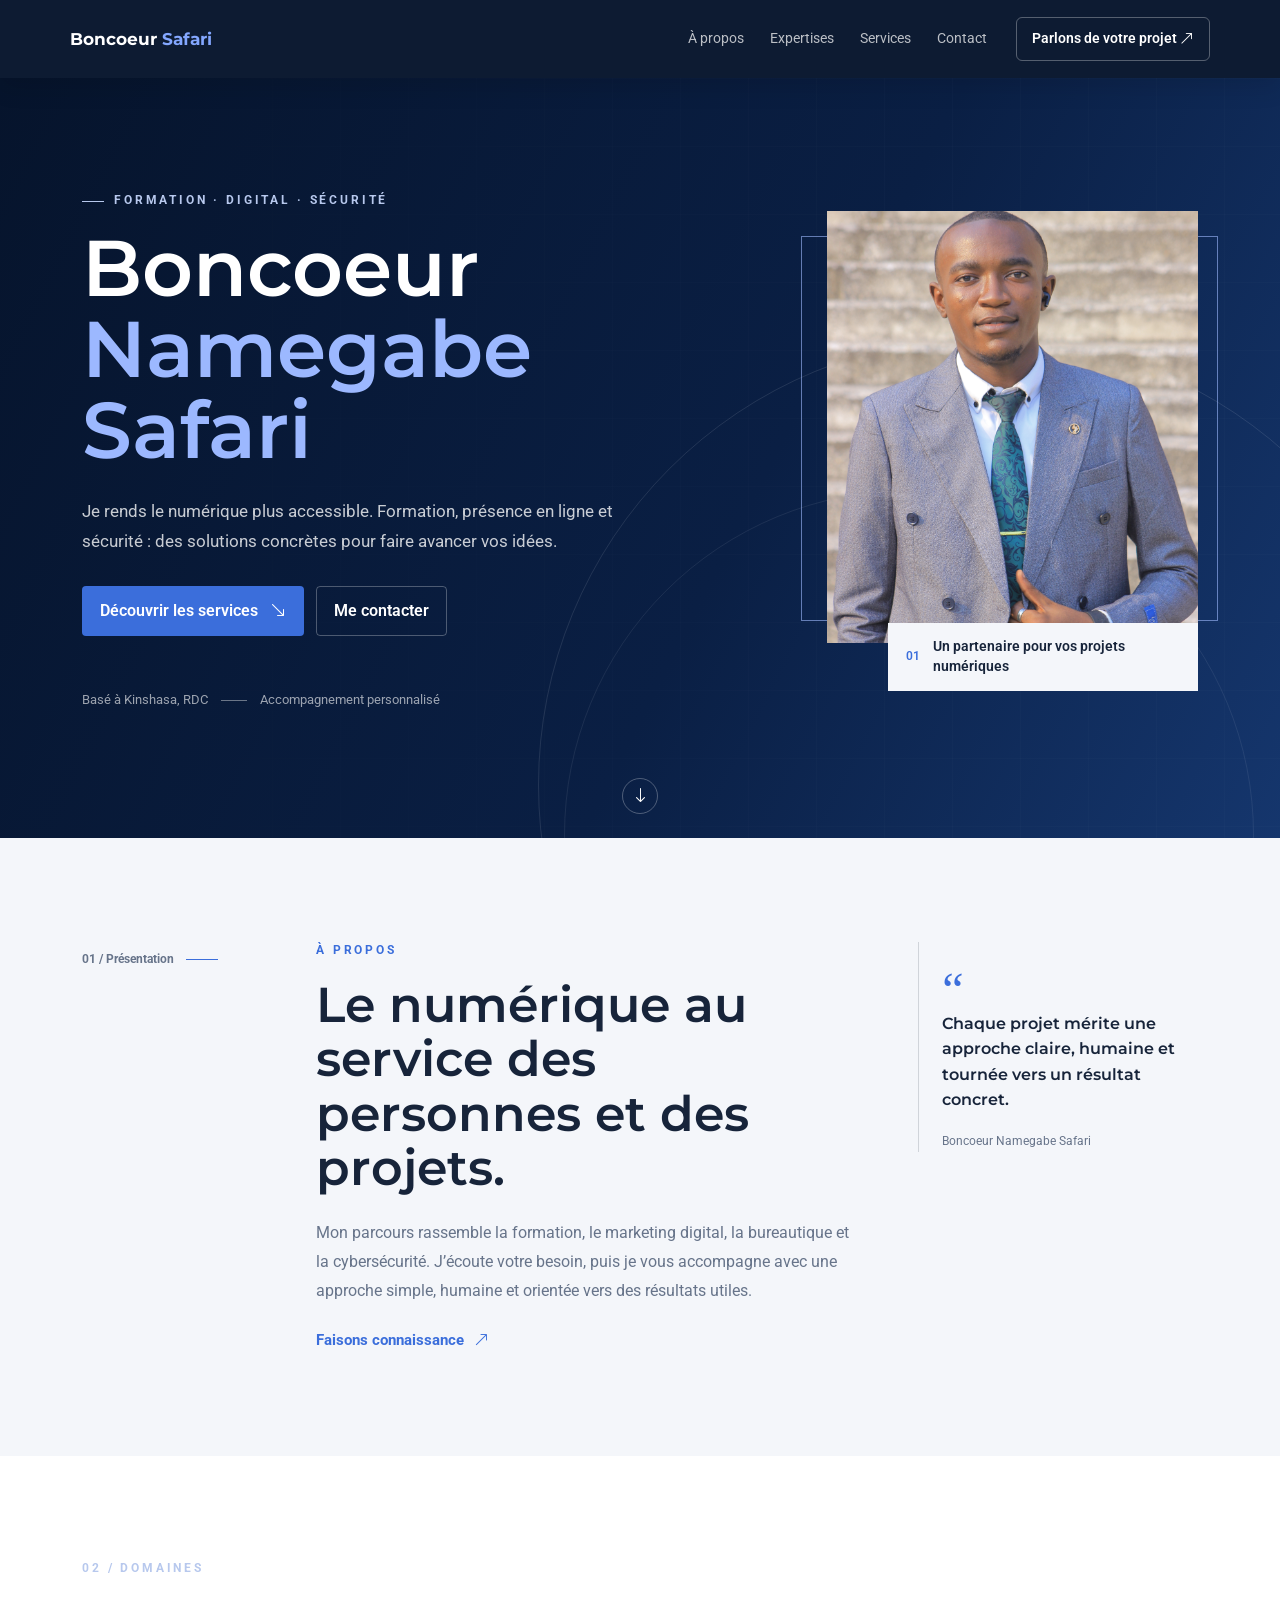
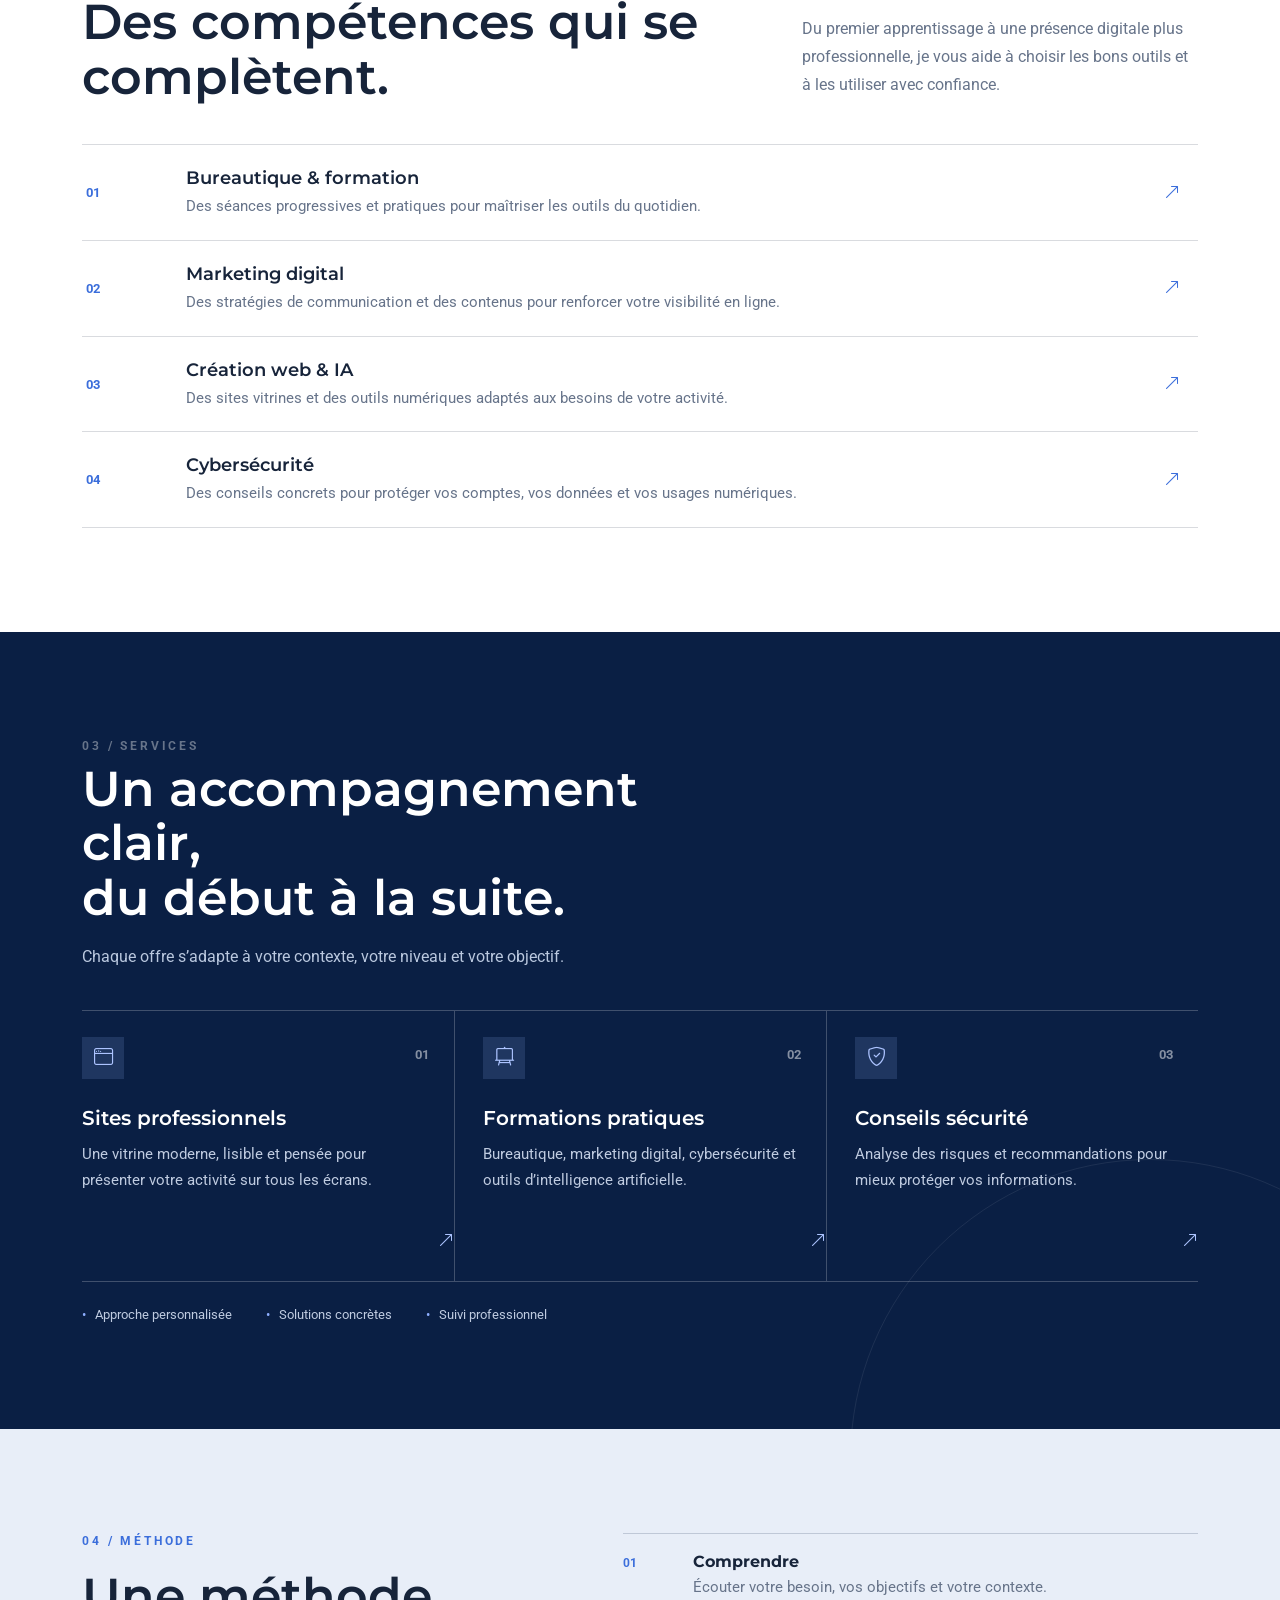
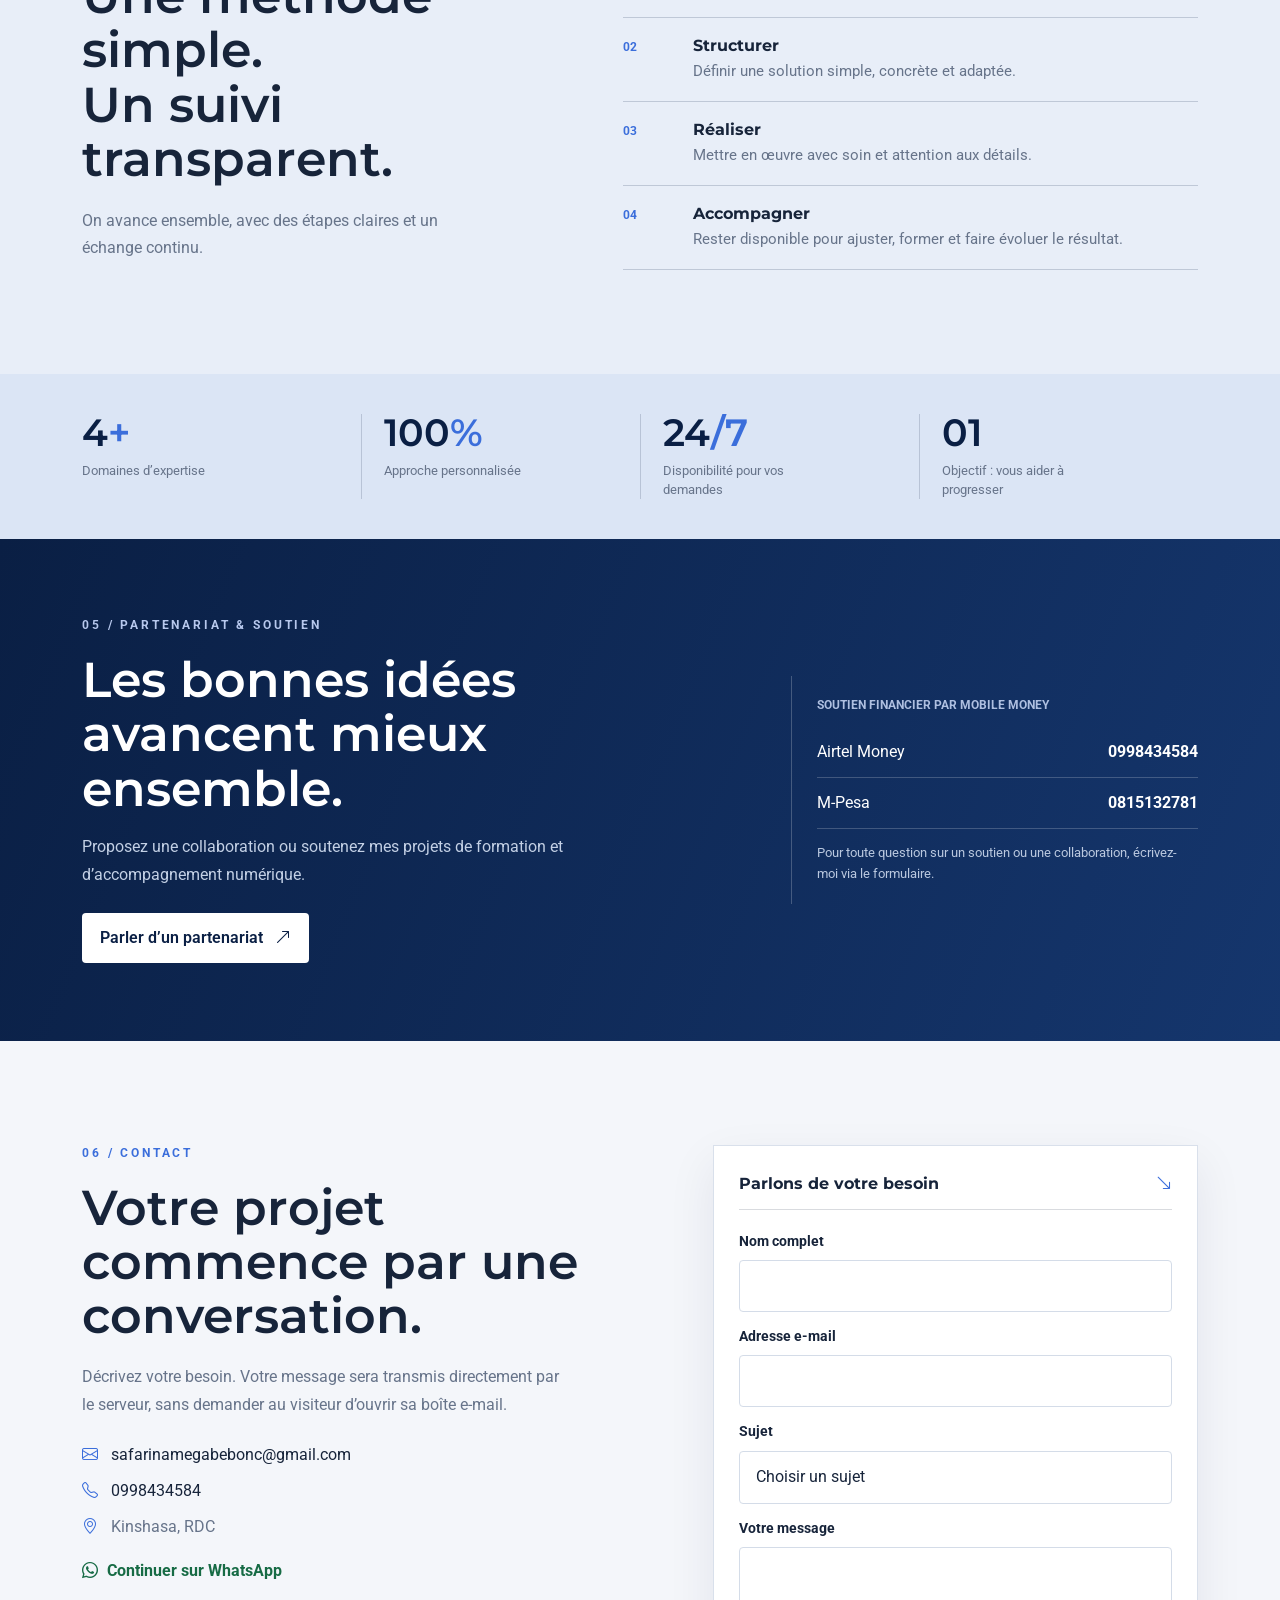
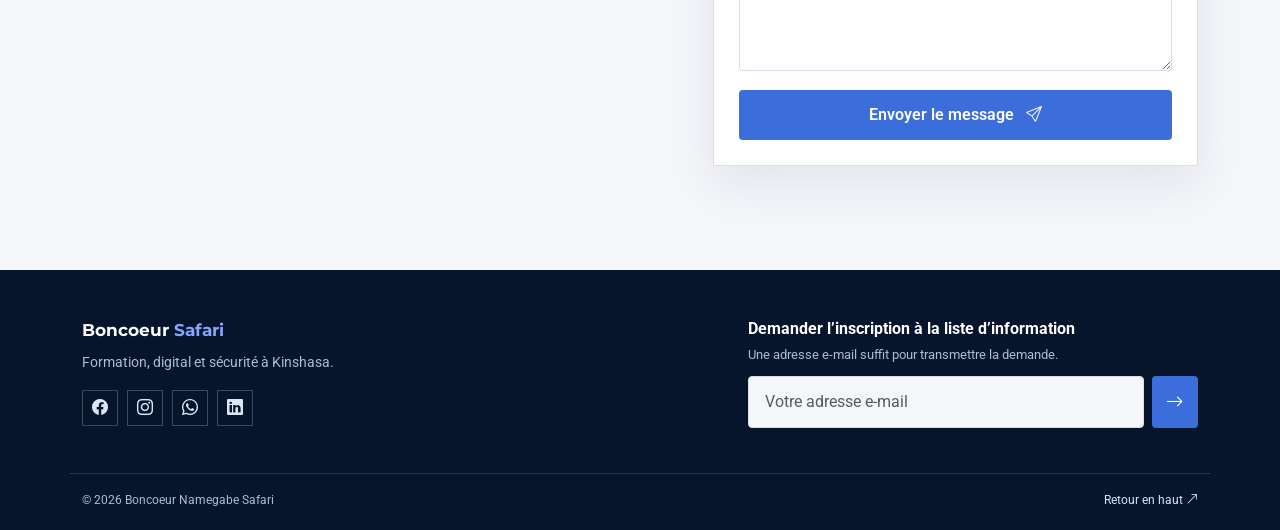
==== index.html @ d7b95f74 "Modify index.html meta tags and title Updated title and added author and robots meta tags. Changed c" ====
<!DOCTYPE html>
<html lang="fr">
<head>
  <meta charset="UTF-8" />
  <meta name="viewport" content="width=device-width, initial-scale=1.0" />
  <meta name="theme-color" content="#0a1f44" />
  <meta name="description" content="Boncoeur Namegabe Safari accompagne vos projets en formation digitale, bureautique, marketing, création web et cybersécurité à Kinshasa." />
  <title>Boncoeur Namegabe Safari | Formation, Digital & Cybersécurité à Kinshasa</title>
  <meta name="author" content="Boncoeur Namegabe Safari" />
  <meta name="robots" content="index, follow" />
  <link rel="canonical" href="https://boncoeurnamegabe-portfolio.vercel.app/" />
  <link rel="preconnect" href="https://fonts.googleapis.com" />
  <link rel="preconnect" href="https://fonts.gstatic.com" crossorigin />
  <link href="https://fonts.googleapis.com/css2?family=Montserrat:wght@400;500;600;700&family=Roboto:wght@400;500;700&display=swap" rel="stylesheet" />
  <link href="https://cdn.jsdelivr.net/npm/bootstrap@5.3.2/dist/css/bootstrap.min.css" rel="stylesheet" />
  <link href="https://cdn.jsdelivr.net/npm/bootstrap-icons@1.10.5/font/bootstrap-icons.css" rel="stylesheet" />
  <link rel="stylesheet" href="style.css" />
</head>
<body>
  <header class="site-header">
    <nav class="navbar navbar-expand-lg navbar-dark container" aria-label="Navigation principale">
      <a class="navbar-brand" href="#accueil">Boncoeur <span>Safari</span></a>
      <button class="navbar-toggler" type="button" data-bs-toggle="collapse" data-bs-target="#siteNavigation" aria-controls="siteNavigation" aria-expanded="false" aria-label="Ouvrir le menu">
        <span class="navbar-toggler-icon"></span>
      </button>
      <div class="collapse navbar-collapse" id="siteNavigation">
        <ul class="navbar-nav ms-auto align-items-lg-center">
          <li class="nav-item"><a class="nav-link" href="#parcours">À propos</a></li>
          <li class="nav-item"><a class="nav-link" href="#expertises">Expertises</a></li>
          <li class="nav-item"><a class="nav-link" href="#offres">Services</a></li>
          <li class="nav-item"><a class="nav-link" href="#contact">Contact</a></li>
          <li class="nav-item ms-lg-3"><a class="btn btn-nav" href="#contact">Parlons de votre projet <i class="bi bi-arrow-up-right" aria-hidden="true"></i></a></li>
        </ul>
      </div>
    </nav>
  </header>

  <main>
    <section class="hero" id="accueil">
      <div class="hero-grid" aria-hidden="true"></div>
      <div class="container hero-content">
        <div class="hero-copy">
          <p class="eyebrow"><span></span> Formation · Digital · Sécurité</p>
          <h1>Boncoeur<br /><em>Namegabe Safari</em></h1>
          <p class="hero-intro">Je rends le numérique plus accessible. Formation, présence en ligne et sécurité : des solutions concrètes pour faire avancer vos idées.</p>
          <div class="hero-actions">
            <a class="button button-blue" href="#offres">Découvrir les services <i class="bi bi-arrow-down-right" aria-hidden="true"></i></a>
            <a class="button button-quiet" href="#contact">Me contacter</a>
          </div>
          <div class="hero-meta"><span>Basé à Kinshasa, RDC</span><span class="meta-line"></span><span>Accompagnement personnalisé</span></div>
        </div>
        <figure class="hero-portrait">
          <img src="IMG_1755 (1)@-2041174286.JPG.jpg" alt="Boncoeur Namegabe Safari" />
          <figcaption><span>01</span> Un partenaire pour vos projets numériques</figcaption>
        </figure>
        <a class="hero-scroll" href="#parcours" aria-label="Défiler vers la présentation"><i class="bi bi-arrow-down" aria-hidden="true"></i></a>
      </div>
    </section>

    <section class="section section-paper" id="parcours">
      <div class="container about-layout">
        <div class="section-kicker"><span>01 / Présentation</span><span class="kicker-rule"></span></div>
        <div class="about-copy">
          <p class="eyebrow eyebrow-blue">À propos</p>
          <h2>Le numérique au service des personnes et des projets.</h2>
          <p>Mon parcours rassemble la formation, le marketing digital, la bureautique et la cybersécurité. J’écoute votre besoin, puis je vous accompagne avec une approche simple, humaine et orientée vers des résultats utiles.</p>
          <a class="text-link" href="#contact">Faisons connaissance <i class="bi bi-arrow-up-right" aria-hidden="true"></i></a>
        </div>
        <div class="about-note"><span class="note-mark">“</span><p>Chaque projet mérite une approche claire, humaine et tournée vers un résultat concret.</p><span class="note-credit">Boncoeur Namegabe Safari</span></div>
      </div>
    </section>

    <section class="section expertise-section" id="expertises">
      <div class="container">
        <div class="section-heading split-heading">
          <div><p class="eyebrow">02 / Domaines</p><h2>Des compétences qui se complètent.</h2></div>
          <p>Du premier apprentissage à une présence digitale plus professionnelle, je vous aide à choisir les bons outils et à les utiliser avec confiance.</p>
        </div>
        <div class="expertise-list">
          <article class="expertise-row"><span class="expertise-number">01</span><div><h3>Bureautique & formation</h3><p>Des séances progressives et pratiques pour maîtriser les outils du quotidien.</p></div><i class="bi bi-arrow-up-right" aria-hidden="true"></i></article>
          <article class="expertise-row"><span class="expertise-number">02</span><div><h3>Marketing digital</h3><p>Des stratégies de communication et des contenus pour renforcer votre visibilité en ligne.</p></div><i class="bi bi-arrow-up-right" aria-hidden="true"></i></article>
          <article class="expertise-row"><span class="expertise-number">03</span><div><h3>Création web & IA</h3><p>Des sites vitrines et des outils numériques adaptés aux besoins de votre activité.</p></div><i class="bi bi-arrow-up-right" aria-hidden="true"></i></article>
          <article class="expertise-row"><span class="expertise-number">04</span><div><h3>Cybersécurité</h3><p>Des conseils concrets pour protéger vos comptes, vos données et vos usages numériques.</p></div><i class="bi bi-arrow-up-right" aria-hidden="true"></i></article>
        </div>
      </div>
    </section>

    <section class="section services-section" id="offres">
      <div class="container">
        <div class="section-heading services-heading">
          <p class="eyebrow">03 / Services</p>
          <h2>Un accompagnement clair,<br />du début à la suite.</h2>
          <p>Chaque offre s’adapte à votre contexte, votre niveau et votre objectif.</p>
        </div>
        <div class="services-grid">
          <article class="service-item"><span class="service-icon"><i class="bi bi-window" aria-hidden="true"></i></span><span class="service-index">01</span><h3>Sites professionnels</h3><p>Une vitrine moderne, lisible et pensée pour présenter votre activité sur tous les écrans.</p><a href="#contact" aria-label="Demander un site professionnel"><i class="bi bi-arrow-up-right" aria-hidden="true"></i></a></article>
          <article class="service-item"><span class="service-icon"><i class="bi bi-easel2" aria-hidden="true"></i></span><span class="service-index">02</span><h3>Formations pratiques</h3><p>Bureautique, marketing digital, cybersécurité et outils d’intelligence artificielle.</p><a href="#contact" aria-label="Demander une formation"><i class="bi bi-arrow-up-right" aria-hidden="true"></i></a></article>
          <article class="service-item"><span class="service-icon"><i class="bi bi-shield-check" aria-hidden="true"></i></span><span class="service-index">03</span><h3>Conseils sécurité</h3><p>Analyse des risques et recommandations pour mieux protéger vos informations.</p><a href="#contact" aria-label="Demander un conseil sécurité"><i class="bi bi-arrow-up-right" aria-hidden="true"></i></a></article>
        </div>
        <div class="service-footnote"><span>Approche personnalisée</span><span>Solutions concrètes</span><span>Suivi professionnel</span></div>
      </div>
    </section>

    <section class="section method-section" id="methode">
      <div class="container method-layout">
        <div><p class="eyebrow eyebrow-blue">04 / Méthode</p><h2>Une méthode simple.<br />Un suivi transparent.</h2><p class="method-intro">On avance ensemble, avec des étapes claires et un échange continu.</p></div>
        <ol class="method-steps">
          <li><span>01</span><div><h3>Comprendre</h3><p>Écouter votre besoin, vos objectifs et votre contexte.</p></div></li>
          <li><span>02</span><div><h3>Structurer</h3><p>Définir une solution simple, concrète et adaptée.</p></div></li>
          <li><span>03</span><div><h3>Réaliser</h3><p>Mettre en œuvre avec soin et attention aux détails.</p></div></li>
          <li><span>04</span><div><h3>Accompagner</h3><p>Rester disponible pour ajuster, former et faire évoluer le résultat.</p></div></li>
        </ol>
      </div>
    </section>

    <section class="numbers-band" aria-label="Repères">
      <div class="container numbers-grid">
        <div><strong>4<span>+</span></strong><p>Domaines d’expertise</p></div>
        <div><strong>100<span>%</span></strong><p>Approche personnalisée</p></div>
        <div><strong>24<span>/7</span></strong><p>Disponibilité pour vos demandes</p></div>
        <div><strong>01</strong><p>Objectif : vous aider à progresser</p></div>
      </div>
    </section>

    <section class="support-section" id="soutien">
      <div class="container support-layout">
        <div><p class="eyebrow">05 / Partenariat & soutien</p><h2>Les bonnes idées avancent mieux ensemble.</h2><p>Proposez une collaboration ou soutenez mes projets de formation et d’accompagnement numérique.</p><a class="button button-light" href="#contact">Parler d’un partenariat <i class="bi bi-arrow-up-right" aria-hidden="true"></i></a></div>
        <div class="support-details"><p class="support-label">Soutien financier par mobile money</p><div class="payment-line"><span>Airtel Money</span><a href="tel:0998434584">0998434584</a></div><div class="payment-line"><span>M-Pesa</span><a href="tel:0815132781">0815132781</a></div><p class="support-note">Pour toute question sur un soutien ou une collaboration, écrivez-moi via le formulaire.</p></div>
      </div>
    </section>

    <section class="section contact-section" id="contact">
      <div class="container contact-layout">
        <div class="contact-copy">
          <p class="eyebrow eyebrow-blue">06 / Contact</p><h2>Votre projet commence par une conversation.</h2>
          <p>Décrivez votre besoin. Votre message sera transmis directement par le serveur, sans demander au visiteur d’ouvrir sa boîte e-mail.</p>
          <ul class="contact-list"><li><i class="bi bi-envelope" aria-hidden="true"></i><a href="mailto:safarinamegabebonc@gmail.com">safarinamegabebonc@gmail.com</a></li><li><i class="bi bi-telephone" aria-hidden="true"></i><a href="tel:0998434584">0998434584</a></li><li><i class="bi bi-geo-alt" aria-hidden="true"></i>Kinshasa, RDC</li></ul>
          <a class="whatsapp-link" href="https://wa.me/qr/FUIUVKXXEQS2K1" target="_blank" rel="noopener noreferrer"><i class="bi bi-whatsapp" aria-hidden="true"></i> Continuer sur WhatsApp</a>
        </div>
        <form id="contactForm" class="site-form">
          <div class="form-heading"><span>Parlons de votre besoin</span><i class="bi bi-arrow-down-right" aria-hidden="true"></i></div>
          <label for="contactName">Nom complet</label><input class="form-control" id="contactName" name="name" autocomplete="name" required />
          <label for="contactEmail">Adresse e-mail</label><input class="form-control" id="contactEmail" name="email" type="email" autocomplete="email" required />
          <label for="contactSubject">Sujet</label><select class="form-select" id="contactSubject" name="subject" required><option value="">Choisir un sujet</option><option>Consultation</option><option>Formation</option><option>Création de site</option><option>Marketing digital</option><option>Cybersécurité</option><option>Partenariat</option><option>Soutien financier</option><option>Autre demande</option></select>
          <label for="contactMessage">Votre message</label><textarea class="form-control" id="contactMessage" name="message" rows="4" required></textarea>
          <button class="button button-blue form-submit" type="submit">Envoyer le message <i class="bi bi-send" aria-hidden="true"></i></button>
          <p id="contactStatus" class="form-status d-none" role="status"></p>
        </form>
      </div>
    </section>
  </main>

  <footer class="site-footer">
    <div class="container footer-main">
      <div class="footer-identity"><a class="navbar-brand" href="#accueil">Boncoeur <span>Safari</span></a><p>Formation, digital et sécurité à Kinshasa.</p><div class="social-links"><a href="https://www.facebook.com/profile.php?id=61557416573533" target="_blank" rel="noopener noreferrer" aria-label="Facebook"><i class="bi bi-facebook" aria-hidden="true"></i></a><a href="https://www.instagram.com/safari202571?igsh=Mzg0N2ZqN3dqaWE3" target="_blank" rel="noopener noreferrer" aria-label="Instagram"><i class="bi bi-instagram" aria-hidden="true"></i></a><a href="https://wa.me/qr/FUIUVKXXEQS2K1" target="_blank" rel="noopener noreferrer" aria-label="WhatsApp"><i class="bi bi-whatsapp" aria-hidden="true"></i></a><a href="https://www.linkedin.com/in/safari-boncoeur-namegabe-6716543b9?utm_source=share_via&utm_content=profile&utm_medium=member_android" target="_blank" rel="noopener noreferrer" aria-label="LinkedIn"><i class="bi bi-linkedin" aria-hidden="true"></i></a></div></div>
      <form id="newsletterForm" class="newsletter-form"><label for="newsletterEmail">Demander l’inscription à la liste d’information</label><p>Une adresse e-mail suffit pour transmettre la demande.</p><div class="newsletter-input"><input class="form-control" id="newsletterEmail" name="email" type="email" autocomplete="email" placeholder="Votre adresse e-mail" required /><button type="submit" aria-label="Envoyer la demande d’inscription"><i class="bi bi-arrow-right" aria-hidden="true"></i></button></div><p id="newsletterStatus" class="form-status d-none" role="status"></p></form>
    </div>
    <div class="container footer-bottom"><span>© 2026 Boncoeur Namegabe Safari</span><a href="#accueil">Retour en haut <i class="bi bi-arrow-up-right" aria-hidden="true"></i></a></div>
  </footer>

  <script src="https://cdn.jsdelivr.net/npm/bootstrap@5.3.2/dist/js/bootstrap.bundle.min.js"></script>
  <script>
    document.addEventListener('DOMContentLoaded', () => {
      const formSubmitEndpoint = 'https://formsubmit.co/ajax/safarinamegabebonc@gmail.com';

      const sendFormSubmit = async (formData) => {
        const payload = new FormData();
        for (const [key, value] of formData.entries()) {
          payload.append(key, key === '_subject' ? String(value).replace(/[\r\n]+/g, ' ').slice(0, 120) : value);
        }
        payload.set('_captcha', 'false');
        payload.set('_template', 'table');
        const replyEmail = payload.get('email');
        if (replyEmail) payload.set('_replyto', String(replyEmail));

        let response;
        try {
          response = await fetch(formSubmitEndpoint, {
            method: 'POST',
            headers: { Accept: 'application/json' },
            body: payload
          });
        } catch {
          throw new Error('FormSubmit est inaccessible depuis ce réseau. Vérifiez le DNS ou le filtrage de votre VPN, puis réessayez. Vos champs sont conservés.');
        }

        let result;
        try {
          result = await response.json();
        } catch {
          throw new Error('FormSubmit a renvoyé une réponse invalide.');
        }

        if (!response.ok || result.success === false || result.success === 'false') {
          throw new Error(result.message || 'FormSubmit n’a pas accepté le message.');
        }

        return result;
      };

      const submitSubscriptionRequest = (email) => {
        const payload = new FormData();
        payload.append('_subject', 'Nouvelle inscription à la liste d’information');
        payload.append('email', String(email).trim());
        payload.append('message', 'Nouvelle demande d’inscription depuis le site vitrine.');
        return sendFormSubmit(payload);
      };

      const submitEmailForm = async (form, status, subject, fields, successText, submitRequest = sendFormSubmit) => {
        const button = form.querySelector('[type="submit"]');
        const originalMarkup = button.innerHTML;
        button.disabled = true;
        button.innerHTML = '<span class="spinner-border spinner-border-sm" aria-hidden="true"></span> Envoi...';
        status.classList.remove('d-none', 'is-error');
        status.textContent = '';
        const payload = new FormData();
        payload.append('_subject', subject);
        Object.entries(fields).forEach(([key, value]) => payload.append(key, value));
        try {
          await submitRequest(payload);
          status.textContent = successText;
          form.reset();
        } catch (error) {
          status.textContent = error.message || 'Le message n’a pas pu être envoyé. Réessayez plus tard.';
          status.classList.add('is-error');
        } finally {
          status.classList.remove('d-none');
          button.disabled = false;
          button.innerHTML = originalMarkup;
        }
      };

      const contactForm = document.getElementById('contactForm');
      contactForm.addEventListener('submit', (event) => {
        event.preventDefault();
        const form = event.currentTarget;
        submitEmailForm(form, document.getElementById('contactStatus'), 'Nouveau message depuis le site vitrine', {
          name: form.elements.name.value.trim(),
          email: form.elements.email.value.trim(),
          subject: form.elements.subject.value,
          message: form.elements.message.value.trim()
        }, 'Votre message a été envoyé à safarinamegabebonc@gmail.com.');
      });

      const newsletterForm = document.getElementById('newsletterForm');
      newsletterForm.addEventListener('submit', (event) => {
        event.preventDefault();
        const form = event.currentTarget;
        submitEmailForm(form, document.getElementById('newsletterStatus'), 'Nouvelle inscription à la liste d’information', {
          email: form.elements.email.value.trim(),
          message: 'Inscription à la liste d’information depuis le site vitrine.'
        }, 'Abonnement confirmé.', (payload) => submitSubscriptionRequest(payload.get('email')));
      });

      const menu = document.getElementById('siteNavigation');
      menu.querySelectorAll('a[href^="#"]').forEach((link) => link.addEventListener('click', () => {
        const collapse = bootstrap.Collapse.getInstance(menu);
        if (collapse && window.innerWidth < 992) collapse.hide();
      }));
    });
  </script>
</body>
</html>
---- style.css ----
:root {
  --primary: #0A1F44;
  --secondary: #C0C0C0;
  --white: #FFFFFF;
  --text: #1f2a3a;
  --bg: #0A1F44;
  --soft: #eef3ff;
  --accent: #3b6edb;
}

* {
  box-sizing: border-box;
}

body {
  margin: 0;
  padding-top: 88px;
  font-family: 'Roboto', sans-serif;
  background: linear-gradient(135deg, #07152f 0%, #000000 100%);
  color: #f5f7fb;
}

html {
  scroll-behavior: smooth;
}

h1, h2, h3, h4, .navbar-brand {
  font-family: 'Montserrat', sans-serif;
}

.section {
  padding: 110px 0;
  position: relative;
}

.hero-section {
  min-height: 100vh;
  background: radial-gradient(circle at top left, rgba(59,110,219,0.35), transparent 30%), linear-gradient(135deg, rgba(10,31,68,0.96), rgba(16,49,100,0.96));
  overflow: hidden;
}

.hero-section::before {
  content: '';
  position: absolute;
  inset: 0;
  background: url('https://www.transparenttextures.com/patterns/cubes.png');
  opacity: 0.08;
  pointer-events: none;
}

.eyebrow {
  letter-spacing: 0.24em;
  color: var(--secondary);
  font-size: 0.82rem;
  font-weight: 600;
}

.feature-box,
.service-card,
.choice-card,
.card {
  background: #ffffff;
  color: var(--text);
  border: 1px solid rgba(10,31,68,0.1);
  box-shadow: 0 12px 30px rgba(0,0,0,0.1);
}

.hero-section .feature-box,
.hero-section .service-card,
.hero-section .choice-card,
.hero-section .card {
  background: rgba(255,255,255,0.12);
  color: var(--white);
  border: 1px solid rgba(255,255,255,0.16);
  backdrop-filter: blur(8px);
}

.feature-pill {
  display: inline-block;
  padding: 0.55rem 0.9rem;
  border-radius: 999px;
  background: rgba(10,31,68,0.08);
  border: 1px solid rgba(10,31,68,0.14);
  color: var(--primary);
  font-size: 0.92rem;
  font-weight: 600;
}

.hero-section .feature-pill {
  background: rgba(255,255,255,0.14);
  border-color: rgba(255,255,255,0.16);
  color: var(--white);
}

.border-white-15 {
  border-color: rgba(255,255,255,0.15) !important;
}

.form-select {
  border-radius: 12px;
  padding: 0.85rem 1rem;
  background: rgba(255,255,255,0.95);
  border: 1px solid rgba(10,31,68,0.14);
  color: var(--text);
  transition: all 0.2s ease;
}

.form-select:focus {
  box-shadow: 0 0 0 0.2rem rgba(59,110,219,0.2);
  border-color: var(--accent);
}

.btn-success {
  background: linear-gradient(135deg, #0f8b57, #1fc78d);
  border: none;
  color: #fff;
}

.btn-success:hover {
  transform: translateY(-3px);
  box-shadow: 0 14px 30px rgba(15,65,55,0.22);
}

.btn-secondary {
  background: rgba(255,255,255,0.12);
  border: 1px solid rgba(255,255,255,0.16);
  color: #f7f9ff;
}

.btn-secondary:hover {
  background: rgba(255,255,255,0.18);
}

.portfolio-description {
  min-height: 96px;
}

.carousel-caption {
  max-width: 560px;
}

/* Ensure carousel images fill the slide area and keep consistent height */
.carousel-inner {
  position: relative;
}
.carousel-inner .carousel-item img {
  width: 100%;
  height: 520px;
  object-fit: cover;
}
@media (max-width: 992px) {
  .carousel-inner .carousel-item img {
    height: 360px;
  }
}
@media (max-width: 576px) {
  .carousel-inner .carousel-item img {
    height: 220px;
  }
}

.carousel-caption {
  z-index: 2;
}

.stat-card,
.cta-banner {
  background: linear-gradient(135deg, #ffffff, #f2f7ff);
  border: 1px solid rgba(10,31,68,0.08);
  box-shadow: 0 12px 30px rgba(10,31,68,0.08);
}

.stat-card {
  color: var(--text);
}

.cta-banner {
  background: linear-gradient(135deg, rgba(10,31,68,0.96), rgba(59,110,219,0.9));
  color: var(--white);
}

.bg-white {
  background: rgba(0,0,0,0.35) !important;
  color: #f5f7fb !important;
}

.bg-light {
  background: rgba(0,0,0,0.28) !important;
  color: #f5f7fb !important;
}

.bg-dark {
  background-color: var(--primary) !important;
  color: var(--white) !important;
}

.btn-primary {
  background: linear-gradient(135deg, var(--accent), var(--primary));
  border: none;
  border-radius: 999px;
  padding: 0.8rem 1.4rem;
  transition: transform 0.25s ease, box-shadow 0.25s ease;
  box-shadow: 0 12px 24px rgba(10,31,68,0.2);
}

.btn-primary:hover {
  transform: translateY(-3px);
  box-shadow: 0 16px 28px rgba(10,31,68,0.25);
}

.btn-outline-light {
  border-radius: 999px;
  padding: 0.8rem 1.3rem;
}

.navbar {
  transition: all 0.3s ease;
}

.navbar-scrolled {
  background: rgba(10,31,68,0.95) !important;
  backdrop-filter: blur(10px);
}

.nav-link {
  position: relative;
  transition: color 0.2s ease;
}

.nav-link::after {
  content: '';
  position: absolute;
  left: 0;
  bottom: -4px;
  width: 0;
  height: 2px;
  background: var(--secondary);
  transition: width 0.3s ease;
}

.nav-link:hover::after,
.nav-link.active::after {
  width: 100%;
}

.hero-card {
  position: relative;
  border: 1px solid rgba(255,255,255,0.16);
  transition: transform 0.3s ease;
}

.hero-card img {
  display: block;
  width: 100%;
  object-fit: cover;
  min-height: 420px;
}

.footer {
  position: relative;
  padding: 70px 0;
  background: linear-gradient(135deg, #07152f, var(--primary)) !important;
  color: var(--white);
}

.footer-contact a {
  color: var(--white);
  text-decoration: none;
  transition: color 0.2s ease;
}

.footer-contact a:hover {
  color: var(--secondary);
}

.icon-text {
  display: flex;
  align-items: center;
  gap: 0.75rem;
}

.icon-text i {
  color: var(--secondary);
}

.social-links {
  flex-wrap: wrap;
}

.social-link {
  display: inline-flex;
  align-items: center;
  justify-content: center;
  width: 46px;
  height: 46px;
  border-radius: 50%;
  background: rgba(255,255,255,0.12);
  color: var(--white);
  border: 1px solid rgba(255,255,255,0.16);
  transition: transform 0.25s ease, background-color 0.25s ease, color 0.25s ease;
  text-decoration: none;
}

.social-link:hover {
  transform: translateY(-3px);
  color: var(--white);
}

.social-link.facebook:hover {
  background-color: #1877f2;
}

.social-link.instagram:hover {
  background: linear-gradient(45deg, #f9ce34, #ee2a7b, #6228d7);
}

.social-link.whatsapp:hover {
  background-color: #25d366;
}

.social-link.linkedin:hover {
  background-color: #0a66c2;
}

.footer-bottom {
  font-size: 0.9rem;
}

.portfolio-card {
  cursor: pointer;
  transition: transform 0.3s ease, box-shadow 0.3s ease;
  overflow: hidden;
  background: #ffffff;
}

.portfolio-card:hover,
.portfolio-card.active-card {
  transform: translateY(-10px);
  box-shadow: 0 20px 40px rgba(0,0,0,0.2);
}

.portfolio-card img {
  width: 100%;
  height: 260px;
  object-fit: cover;
  transition: transform 0.4s ease;
}

.portfolio-card:hover img {
  transform: scale(1.05);
}

.portfolio-label {
  background: linear-gradient(135deg, rgba(10,31,68,0.95), rgba(59,110,219,0.9));
  color: var(--white);
}

.photo-frame {
  background: #ffffff;
  border: 1px solid rgba(10,31,68,0.08);
  box-shadow: 0 12px 24px rgba(0,0,0,0.08);
}

.photo-caption {
  padding: 0.9rem 1rem 1rem;
  color: var(--text);
  font-size: 0.95rem;
  line-height: 1.6;
}

.reveal-up, .reveal-left, .reveal-right {
  opacity: 0;
  transform: translateY(35px);
  transition: opacity 0.8s ease, transform 0.8s ease;
}

.reveal-left {
  transform: translateX(-35px);
}

.reveal-right {
  transform: translateX(35px);
}

.reveal-visible {
  opacity: 1;
  transform: translateX(0) translateY(0);
}

.scroll-top-btn {
  position: fixed;
  right: 24px;
  bottom: 24px;
  z-index: 1100;
  border: none;
  background: var(--accent);
  color: white;
  width: 46px;
  height: 46px;
  border-radius: 50%;
  box-shadow: 0 10px 24px rgba(0,0,0,0.22);
  opacity: 0;
  visibility: hidden;
  transform: translateY(12px);
  transition: all 0.25s ease;
}

.scroll-top-btn.show {
  opacity: 1;
  visibility: visible;
  transform: translateY(0);
}

.card:hover {
  transform: translateY(-4px);
  box-shadow: 0 16px 34px rgba(0,0,0,0.14);
}

.stat-card:hover,
.cta-banner:hover {
  transform: translateY(-4px);
}

.form-control {
  border-radius: 12px;
  padding: 0.8rem 1rem;
}

.form-control:focus {
  box-shadow: 0 0 0 0.2rem rgba(59,110,219,0.2);
  border-color: var(--accent);
}

.modal-content {
  background: rgba(8,18,44,0.96);
  color: #f5f7fb;
  border: 1px solid rgba(255,255,255,0.14);
  box-shadow: 0 28px 68px rgba(0,0,0,0.35);
}

.modal-header,
.modal-footer {
  border-color: rgba(255,255,255,0.12);
}

.modal-title {
  color: #f8fbff;
}

.modal-body {
  color: #dce6ff;
}

.modal-content .form-label {
  color: #e4ebff;
}

.modal-content .form-control,
.modal-content .form-select {
  background: rgba(255,255,255,0.08);
  border: 1px solid rgba(255,255,255,0.14);
  color: #f8fbff;
}

.modal-content .form-control::placeholder {
  color: rgba(255,255,255,0.6);
}

.modal-content .form-control:focus,
.modal-content .form-select:focus {
  background: rgba(255,255,255,0.14);
  border-color: rgba(59,110,219,0.85);
  box-shadow: 0 0 0 0.25rem rgba(59,110,219,0.18);
}

.modal-backdrop.show {
  background-color: rgba(0, 0, 0, 0.64);
}

@media (max-width: 768px) {
  .section {
    padding: 85px 0;
  }

  body {
    padding-top: 76px;
  }

  .hero-card img {
    min-height: 280px;
  }
}

:root {
  --site-ink: #17243a;
  --site-muted: #67748a;
  --site-navy: #0a1f44;
  --site-deep: #06142c;
  --site-blue: #3b6edb;
  --site-blue-light: #b9cafa;
  --site-paper: #f4f6fa;
  --site-white: #fff;
  --site-rule: rgba(23, 36, 58, .16);
}

html { scroll-behavior: smooth; scroll-padding-top: 86px; }
body { padding-top: 0; background: var(--site-paper); color: var(--site-ink); font-family: 'Roboto', sans-serif; }
h1, h2, h3, .navbar-brand { font-family: 'Montserrat', sans-serif; letter-spacing: 0; }
a { text-underline-offset: 3px; }

.site-header { position: sticky; top: 0; z-index: 1030; background: rgba(6, 20, 44, .97); box-shadow: 0 8px 24px rgba(0, 0, 0, .12); backdrop-filter: blur(12px); }
.site-header .navbar { min-height: 78px; padding-top: 10px; padding-bottom: 10px; }
.site-header .navbar-brand, .site-footer .navbar-brand { color: var(--site-white); font-size: 1.08rem; font-weight: 700; }
.navbar-brand span { color: #83a7ff; }
.site-header .nav-link { padding: 11px 13px !important; color: rgba(255,255,255,.72); font-size: .9rem; }
.site-header .nav-link:hover, .site-header .nav-link:focus { color: #fff; }
.btn-nav { padding: 10px 15px; border: 1px solid rgba(255,255,255,.3); color: #fff; font-size: .88rem; font-weight: 600; }
.btn-nav:hover { border-color: #91adf1; background: #91adf1; color: var(--site-deep); }

.hero { position: relative; overflow: hidden; min-height: min(760px, calc(100vh - 78px)); background: linear-gradient(117deg, #06142c 0%, #0a1f44 58%, #15366d 100%); color: #fff; }
.hero::before { position: absolute; right: -12%; bottom: -52%; width: min(70vw, 900px); aspect-ratio: 1; border: 1px solid rgba(255,255,255,.1); border-radius: 50%; content: ''; }
.hero::after { position: absolute; right: 2%; bottom: -45%; width: min(54vw, 690px); aspect-ratio: 1; border: 1px solid rgba(255,255,255,.075); border-radius: 50%; content: ''; }
.hero-grid { position: absolute; inset: 0; opacity: .13; background-image: linear-gradient(rgba(255,255,255,.12) 1px, transparent 1px), linear-gradient(90deg, rgba(255,255,255,.12) 1px, transparent 1px); background-size: 68px 68px; mask-image: linear-gradient(90deg, transparent, #000 75%); }
.hero-content { position: relative; z-index: 1; display: grid; grid-template-columns: minmax(0, 1.1fr) minmax(300px, .72fr); align-items: center; gap: clamp(40px, 8vw, 120px); min-height: inherit; padding-top: 72px; padding-bottom: 86px; }
.hero-copy { max-width: 680px; animation: appear-up .7s ease both; }
.eyebrow { display: flex; align-items: center; gap: 10px; margin: 0 0 18px; color: #b7c8ed; font-size: .74rem; font-weight: 700; text-transform: uppercase; }
.eyebrow > span { width: 22px; height: 1px; background: currentColor; }
.eyebrow-blue { color: var(--site-blue); }
.hero h1 { margin: 0; font-size: clamp(3.1rem, 6.2vw, 6rem); font-weight: 600; line-height: 1.02; }
.hero h1 em { color: #9cb8ff; font-style: normal; }
.hero-intro { max-width: 540px; margin: 25px 0 0; color: rgba(255,255,255,.78); font-size: 1.08rem; line-height: 1.75; }
.hero-actions { display: flex; flex-wrap: wrap; align-items: center; gap: 12px; margin-top: 30px; }
.button { display: inline-flex; align-items: center; justify-content: center; gap: 12px; min-height: 48px; padding: 12px 17px; border: 1px solid transparent; border-radius: 4px; font-weight: 600; text-decoration: none; transition: background-color .2s ease, color .2s ease, border-color .2s ease, transform .2s ease; }
.button:hover { transform: translateY(-2px); }
.button-blue { background: var(--site-blue); color: #fff; }
.button-blue:hover { background: #5180e2; color: #fff; }
.button-quiet { border-color: rgba(255,255,255,.28); color: #fff; }
.button-quiet:hover { border-color: #fff; color: #fff; }
.hero-meta { display: flex; flex-wrap: wrap; align-items: center; gap: 13px; margin-top: 54px; color: rgba(255,255,255,.6); font-size: .82rem; }
.meta-line { width: 26px; height: 1px; background: rgba(255,255,255,.4); }
.hero-portrait { position: relative; width: 100%; max-width: 440px; justify-self: end; margin: 0; padding: 0 0 48px 30px; animation: appear-up .85s .1s ease both; }
.hero-portrait::before { position: absolute; top: 25px; right: -20px; bottom: 70px; left: 4px; border: 1px solid rgba(160,187,255,.6); content: ''; }
.hero-portrait img { position: relative; display: block; width: 100%; aspect-ratio: 4 / 4.65; object-fit: cover; object-position: center 32%; filter: saturate(.8); }
.hero-portrait figcaption { position: absolute; right: 0; bottom: 0; display: flex; align-items: center; gap: 13px; max-width: 310px; padding: 14px 18px; background: #f4f6fa; color: var(--site-ink); font-size: .86rem; font-weight: 600; line-height: 1.45; }
.hero-portrait figcaption span { color: var(--site-blue); font-size: .74rem; }
.hero-scroll { position: absolute; bottom: 24px; left: 50%; display: grid; width: 36px; height: 36px; place-items: center; border: 1px solid rgba(255,255,255,.28); border-radius: 50%; color: #fff; text-decoration: none; transform: translateX(-50%); }

.section { position: relative; padding: 104px 0; }
.section-paper { background: var(--site-paper); }
.about-layout { display: grid; grid-template-columns: 170px minmax(0, 1.25fr) minmax(210px, .65fr); align-items: start; gap: clamp(28px, 5vw, 76px); }
.section-kicker { display: flex; align-items: center; gap: 12px; padding-top: 8px; color: var(--site-muted); font-size: .76rem; font-weight: 700; white-space: nowrap; }
.kicker-rule { width: 32px; height: 1px; background: var(--site-blue); }
.about-copy h2, .section-heading h2, .method-layout h2, .contact-copy h2, .support-layout h2 { margin: 0; font-size: clamp(2rem, 3.8vw, 3.6rem); font-weight: 600; line-height: 1.12; }
.about-copy > p:not(.eyebrow) { max-width: 650px; margin: 22px 0; color: var(--site-muted); font-size: 1.02rem; line-height: 1.8; }
.text-link { display: inline-flex; align-items: center; gap: 10px; color: var(--site-blue); font-size: .92rem; font-weight: 700; text-decoration: none; }
.about-note { padding: 24px 0 0 23px; border-left: 1px solid var(--site-rule); }
.note-mark { display: block; height: 35px; color: var(--site-blue); font-family: Georgia, serif; font-size: 3rem; line-height: 1; }
.about-note p { margin: 10px 0 16px; color: var(--site-ink); font-family: 'Montserrat', sans-serif; font-size: 1.02rem; font-weight: 600; line-height: 1.55; }
.note-credit { color: var(--site-muted); font-size: .78rem; }

.expertise-section { background: #fff; }
.section-heading { margin-bottom: 40px; }
.split-heading { display: grid; grid-template-columns: 1.1fr .65fr; align-items: end; gap: 50px; }
.section-heading h2 { max-width: 680px; }
.section-heading > p { max-width: 420px; margin: 0 0 5px; color: var(--site-muted); line-height: 1.75; }
.expertise-list { border-top: 1px solid var(--site-rule); }
.expertise-row { display: grid; grid-template-columns: 80px 1fr 30px; align-items: center; gap: 20px; padding: 22px 4px; border-bottom: 1px solid var(--site-rule); transition: padding .2s ease, color .2s ease; }
.expertise-row:hover { padding-right: 12px; padding-left: 12px; color: var(--site-blue); }
.expertise-number, .service-index { color: var(--site-blue); font-size: .8rem; font-weight: 700; }
.expertise-row h3 { margin: 0 0 6px; color: var(--site-ink); font-size: 1.14rem; font-weight: 600; }
.expertise-row p { margin: 0; color: var(--site-muted); font-size: .92rem; line-height: 1.55; }
.expertise-row > i { color: var(--site-blue); }

.services-section { overflow: hidden; background: var(--site-navy); color: #fff; }
.services-section::after { position: absolute; right: -170px; bottom: -330px; width: 600px; height: 600px; border: 1px solid rgba(255,255,255,.08); border-radius: 50%; content: ''; pointer-events: none; }
.services-heading { position: relative; z-index: 1; max-width: 760px; }
.services-heading h2 { color: #fff; }
.services-heading > p:last-child { max-width: 520px; margin: 18px 0 0; color: #bac8df; line-height: 1.7; }
.services-grid { position: relative; z-index: 1; display: grid; grid-template-columns: repeat(3, 1fr); border-top: 1px solid rgba(255,255,255,.22); border-bottom: 1px solid rgba(255,255,255,.22); }
.service-item { position: relative; min-height: 270px; padding: 26px 28px 30px 0; }
.service-item + .service-item { padding-left: 28px; border-left: 1px solid rgba(255,255,255,.22); }
.service-icon { display: inline-flex; align-items: center; justify-content: center; width: 42px; height: 42px; margin-bottom: 27px; background: rgba(141,171,238,.16); color: #adc4ff; font-size: 1.2rem; }
.service-index { position: absolute; top: 34px; right: 25px; color: rgba(255,255,255,.5); }
.service-item h3 { max-width: 260px; margin: 0 0 12px; color: #fff; font-size: 1.25rem; font-weight: 600; }
.service-item p { max-width: 330px; margin: 0; color: #bfcbe0; font-size: .94rem; line-height: 1.7; }
.service-item > a { position: absolute; right: 0; bottom: 28px; color: #adc4ff; text-decoration: none; }
.service-item + .service-item > a { right: 0; }
.service-footnote { display: flex; flex-wrap: wrap; gap: 15px 34px; margin-top: 23px; color: #bfcbe0; font-size: .82rem; }
.service-footnote span::before { margin-right: 9px; color: #8eafff; content: '•'; }

.method-section { background: #e8eef8; }
.method-layout { display: grid; grid-template-columns: minmax(0, .85fr) minmax(0, 1.15fr); gap: clamp(40px, 9vw, 130px); }
.method-intro { max-width: 370px; margin: 20px 0 0; color: var(--site-muted); line-height: 1.7; }
.method-steps { margin: 0; padding: 0; border-top: 1px solid rgba(10,31,68,.18); list-style: none; }
.method-steps li { display: grid; grid-template-columns: 52px 1fr; gap: 18px; padding: 18px 0; border-bottom: 1px solid rgba(10,31,68,.18); }
.method-steps li > span { padding-top: 2px; color: var(--site-blue); font-size: .78rem; font-weight: 700; }
.method-steps h3 { margin: 0 0 5px; font-size: 1rem; font-weight: 700; }
.method-steps p { margin: 0; color: var(--site-muted); font-size: .92rem; line-height: 1.55; }

.numbers-band { padding: 40px 0; background: #dbe5f5; }
.numbers-grid { display: grid; grid-template-columns: repeat(4, 1fr); }
.numbers-grid > div { padding: 0 22px; border-left: 1px solid rgba(10,31,68,.17); }
.numbers-grid > div:first-child { padding-left: 0; border-left: 0; }
.numbers-grid strong { color: var(--site-navy); font-family: 'Montserrat', sans-serif; font-size: 2.4rem; font-weight: 600; line-height: 1; }
.numbers-grid strong span { color: var(--site-blue); }
.numbers-grid p { max-width: 180px; margin: 8px 0 0; color: var(--site-muted); font-size: .82rem; line-height: 1.45; }

.support-section { position: relative; overflow: hidden; padding: 78px 0; background: linear-gradient(112deg, #0a1f44, #15366d); color: #fff; }
.support-layout { display: grid; grid-template-columns: minmax(0, 1.1fr) minmax(280px, .7fr); align-items: center; gap: 70px; }
.support-layout h2 { max-width: 620px; }
.support-layout > div:first-child > p:not(.eyebrow) { max-width: 560px; margin: 17px 0 25px; color: #c3d0e5; line-height: 1.7; }
.button-light { background: #fff; color: var(--site-navy); }
.button-light:hover { background: #dce7fc; color: var(--site-navy); }
.support-details { padding: 20px 0 20px 25px; border-left: 1px solid rgba(255,255,255,.22); }
.support-label { margin: 0 0 13px; color: #aebfe0; font-size: .78rem; font-weight: 700; text-transform: uppercase; }
.payment-line { display: flex; justify-content: space-between; gap: 14px; padding: 13px 0; border-bottom: 1px solid rgba(255,255,255,.2); }
.payment-line a { color: #fff; font-weight: 700; text-decoration: none; }
.support-note { margin: 14px 0 0; color: #bac8df; font-size: .83rem; line-height: 1.55; }

.contact-section { background: var(--site-paper); }
.contact-layout { display: grid; grid-template-columns: minmax(0, .85fr) minmax(320px, .8fr); align-items: start; gap: clamp(40px, 9vw, 130px); }
.contact-copy > p:not(.eyebrow) { max-width: 490px; margin: 19px 0 24px; color: var(--site-muted); line-height: 1.75; }
.contact-list { display: grid; gap: 12px; margin: 0 0 20px; padding: 0; list-style: none; }
.contact-list li { display: flex; align-items: center; gap: 11px; color: var(--site-muted); }
.contact-list i { width: 18px; color: var(--site-blue); }
.contact-list a { color: var(--site-ink); text-decoration: none; }
.whatsapp-link { display: inline-flex; align-items: center; gap: 9px; color: #176b45; font-weight: 700; text-decoration: none; }
.site-form { display: grid; gap: 9px; padding: 25px; border: 1px solid #d9e0eb; background: #fff; box-shadow: 0 18px 45px rgba(10,31,68,.08); }
.form-heading { display: flex; justify-content: space-between; margin-bottom: 7px; padding-bottom: 13px; border-bottom: 1px solid var(--site-rule); font-family: 'Montserrat', sans-serif; font-size: 1.03rem; font-weight: 700; }
.form-heading i { color: var(--site-blue); }
.site-form label, .newsletter-form label { margin-top: 5px; color: var(--site-ink); font-size: .86rem; font-weight: 700; }
.site-form .form-control, .site-form .form-select, .newsletter-input .form-control { min-height: 45px; border: 1px solid #d4dce8; border-radius: 4px; background-color: #fff; color: var(--site-ink); box-shadow: none; }
.site-form .form-control:focus, .site-form .form-select:focus, .newsletter-input .form-control:focus { border-color: var(--site-blue); box-shadow: 0 0 0 3px rgba(59,110,219,.14); }
.site-form textarea.form-control { min-height: 120px; }
.form-submit { width: 100%; margin-top: 10px; }
.form-status { margin: 4px 0 0; color: #176b45; font-size: .86rem; line-height: 1.5; }
.form-status.is-error { color: #b42318; }

.site-footer { background: var(--site-deep); color: #fff; }
.footer-main { display: grid; grid-template-columns: 1fr minmax(320px, .8fr); gap: 42px; padding-top: 47px; padding-bottom: 45px; }
.footer-identity > p { margin: 9px 0 17px; color: #aebbd0; font-size: .88rem; }
.social-links { display: flex; gap: 9px; }
.social-links a { display: grid; width: 36px; height: 36px; place-items: center; border: 1px solid rgba(255,255,255,.22); color: #dce5f3; text-decoration: none; transition: background .2s ease, color .2s ease; }
.social-links a:hover { background: #83a7ff; color: var(--site-deep); }
.newsletter-form { max-width: 450px; justify-self: end; width: 100%; }
.newsletter-form label { margin: 0 0 4px; color: #fff; font-size: 1rem; }
.newsletter-form > p:not(.form-status) { margin: 0 0 11px; color: #aebbd0; font-size: .84rem; }
.newsletter-input { display: flex; gap: 8px; }
.newsletter-input .form-control { min-width: 0; background: rgba(255,255,255,.96); }
.newsletter-input button { flex: 0 0 46px; border: 0; border-radius: 4px; background: var(--site-blue); color: #fff; font-size: 1.1rem; }
.newsletter-input button:hover { background: #5884e7; }
.newsletter-form .form-status { color: #bde7cc; }
.newsletter-form .form-status.is-error { color: #ffc2bd; }
.footer-bottom { display: flex; justify-content: space-between; gap: 20px; padding-top: 17px; padding-bottom: 20px; border-top: 1px solid rgba(255,255,255,.14); color: #aebbd0; font-size: .78rem; }
.footer-bottom a { color: #dce5f3; text-decoration: none; }

@keyframes appear-up { from { opacity: 0; transform: translateY(16px); } to { opacity: 1; transform: translateY(0); } }
@media (max-width: 991.98px) {
  .site-header .navbar { min-height: 70px; }
  .site-header .navbar-collapse { padding: 8px 0 15px; }
  .site-header .nav-link { padding: 9px 2px !important; }
  .hero-content { gap: 42px; }
  .hero h1 { font-size: clamp(2.9rem, 6.7vw, 4.6rem); }
  .about-layout { grid-template-columns: 120px minmax(0, 1fr); }
  .about-note { grid-column: 2; }
  .service-item { padding-right: 18px; }
  .service-item + .service-item { padding-left: 18px; }
  .support-layout { gap: 40px; }
}
@media (max-width: 767.98px) {
  html { scroll-padding-top: 70px; }
  .hero { min-height: 0; }
  .hero-content { grid-template-columns: 1fr; gap: 34px; padding-top: 65px; padding-bottom: 82px; }
  .hero h1 { font-size: clamp(3rem, 12vw, 4.6rem); }
  .hero-intro { font-size: 1rem; }
  .hero-meta { margin-top: 32px; }
  .hero-portrait { width: min(100%, 390px); justify-self: start; margin-left: auto; padding-left: 19px; }
  .hero-portrait::before { right: -10px; left: 0; }
  .hero-scroll { display: none; }
  .section { padding: 72px 0; }
  .about-layout { grid-template-columns: 1fr; gap: 25px; }
  .section-kicker { padding-top: 0; }
  .about-note { grid-column: auto; max-width: 440px; margin-left: 4px; }
  .split-heading { grid-template-columns: 1fr; gap: 15px; }
  .section-heading { margin-bottom: 28px; }
  .expertise-row { grid-template-columns: 38px 1fr 22px; gap: 12px; padding: 18px 0; }
  .expertise-row h3 { font-size: 1rem; }
  .expertise-row p { font-size: .87rem; }
  .services-grid { grid-template-columns: 1fr; }
  .service-item, .service-item + .service-item { min-height: 0; padding: 21px 46px 26px 0; border-left: 0; }
  .service-item + .service-item { border-top: 1px solid rgba(255,255,255,.22); }
  .service-icon { margin-bottom: 18px; }
  .service-index { right: 0; }
  .service-item > a, .service-item + .service-item > a { right: 0; bottom: 25px; }
  .method-layout { grid-template-columns: 1fr; gap: 34px; }
  .numbers-grid { grid-template-columns: repeat(2, 1fr); gap: 24px 0; }
  .numbers-grid > div:nth-child(3) { padding-left: 0; border-left: 0; }
  .numbers-grid strong { font-size: 2.05rem; }
  .support-layout { grid-template-columns: 1fr; gap: 30px; }
  .support-details { padding-left: 18px; }
  .contact-layout { grid-template-columns: 1fr; gap: 34px; }
  .site-form { padding: 20px; }
  .footer-main { grid-template-columns: 1fr; gap: 28px; }
  .newsletter-form { justify-self: start; }
}
@media (max-width: 420px) {
  .hero-actions { align-items: stretch; flex-direction: column; }
  .hero-actions .button { justify-content: space-between; }
  .hero-meta { align-items: flex-start; flex-direction: column; gap: 8px; }
  .meta-line { display: none; }
  .numbers-grid > div { padding-right: 10px; padding-left: 14px; }
  .footer-bottom { align-items: flex-start; flex-direction: column; gap: 8px; }
}
@media (prefers-reduced-motion: reduce) {
  html { scroll-behavior: auto; }
  *, *::before, *::after { animation-duration: .01ms !important; transition-duration: .01ms !important; }
}
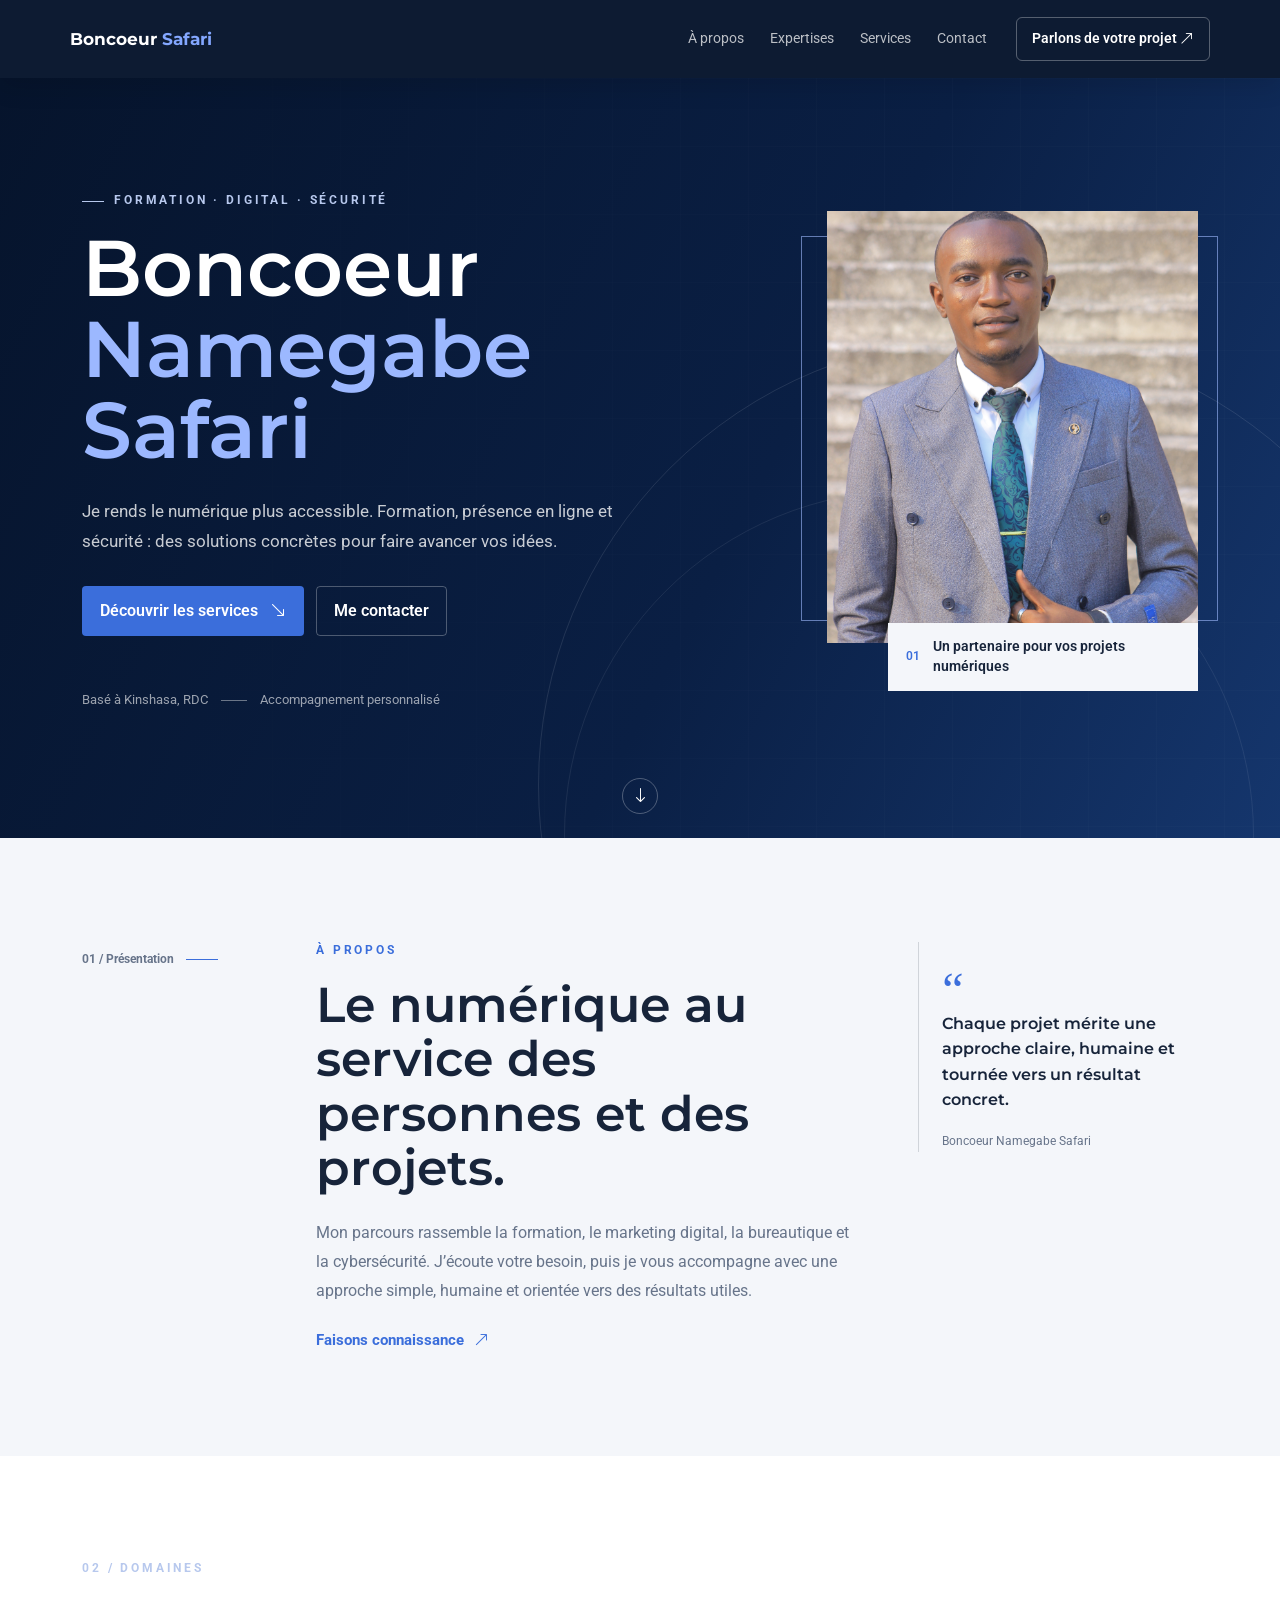
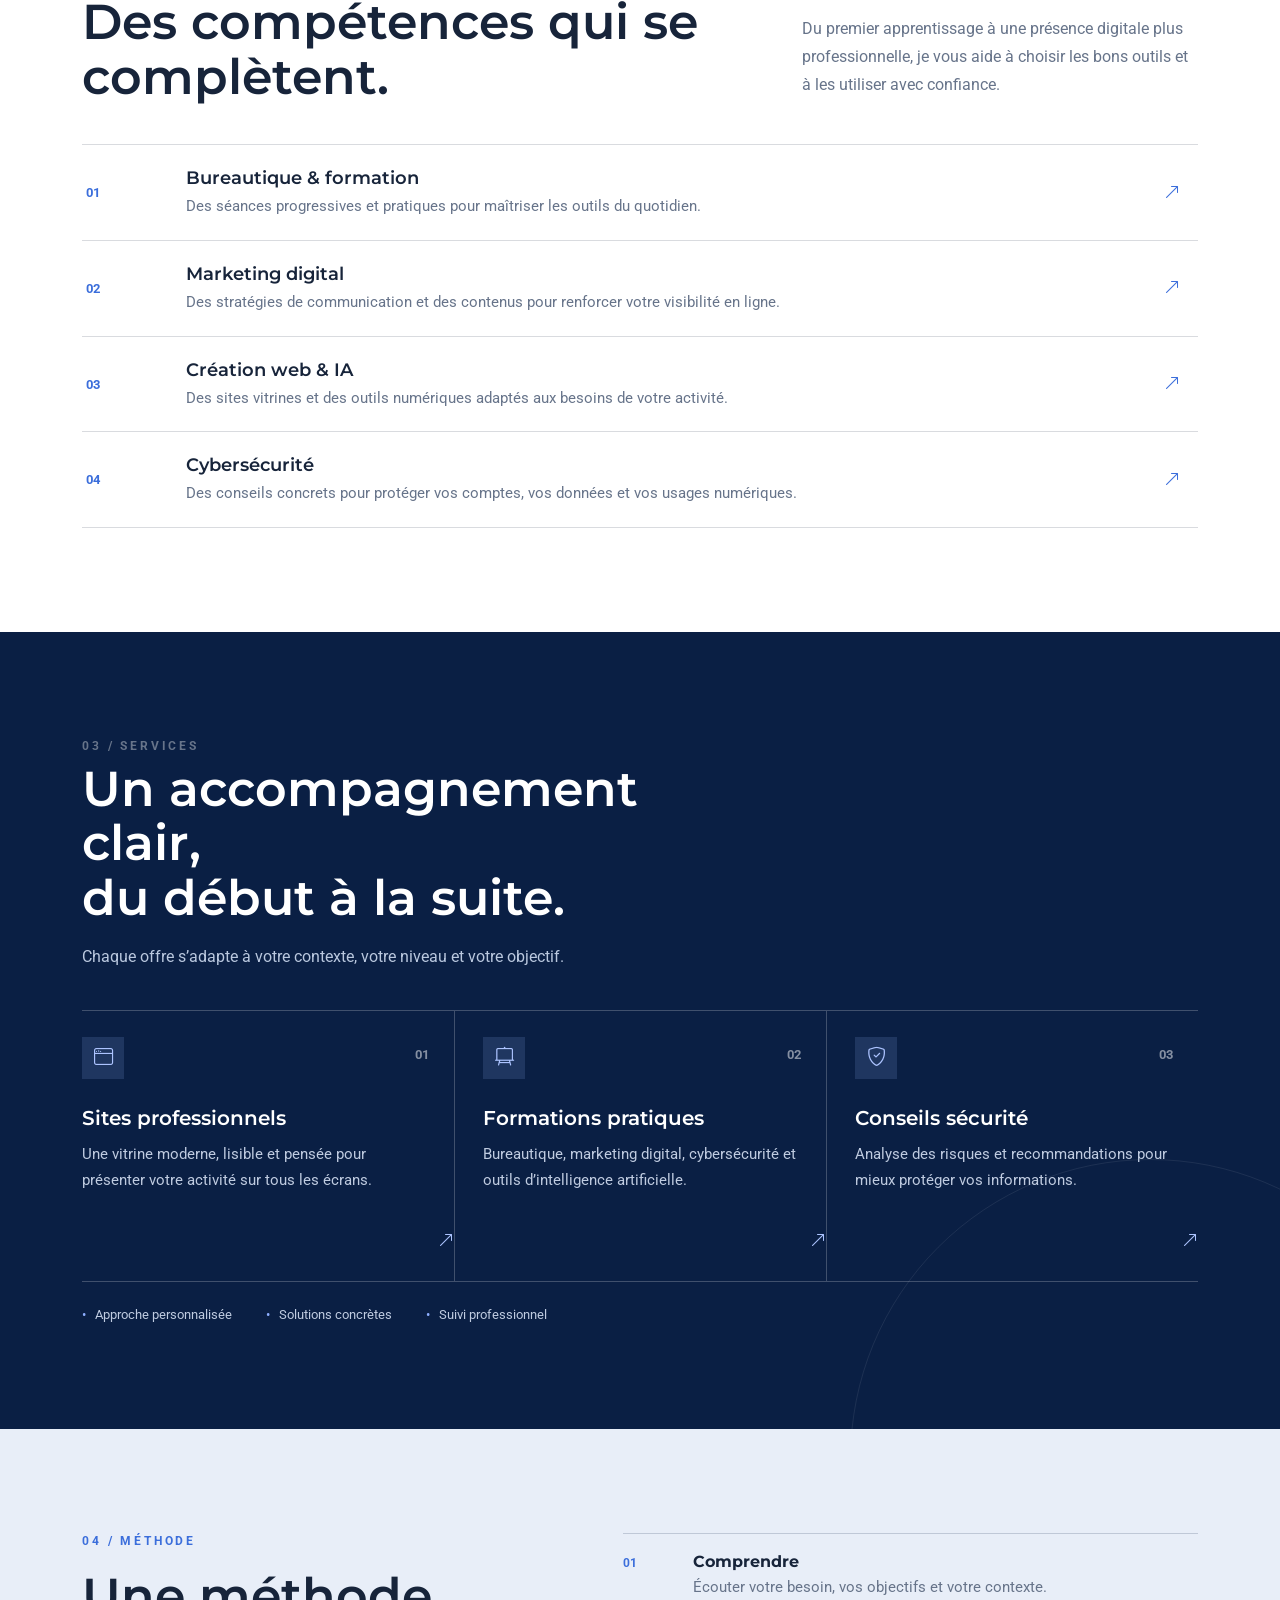
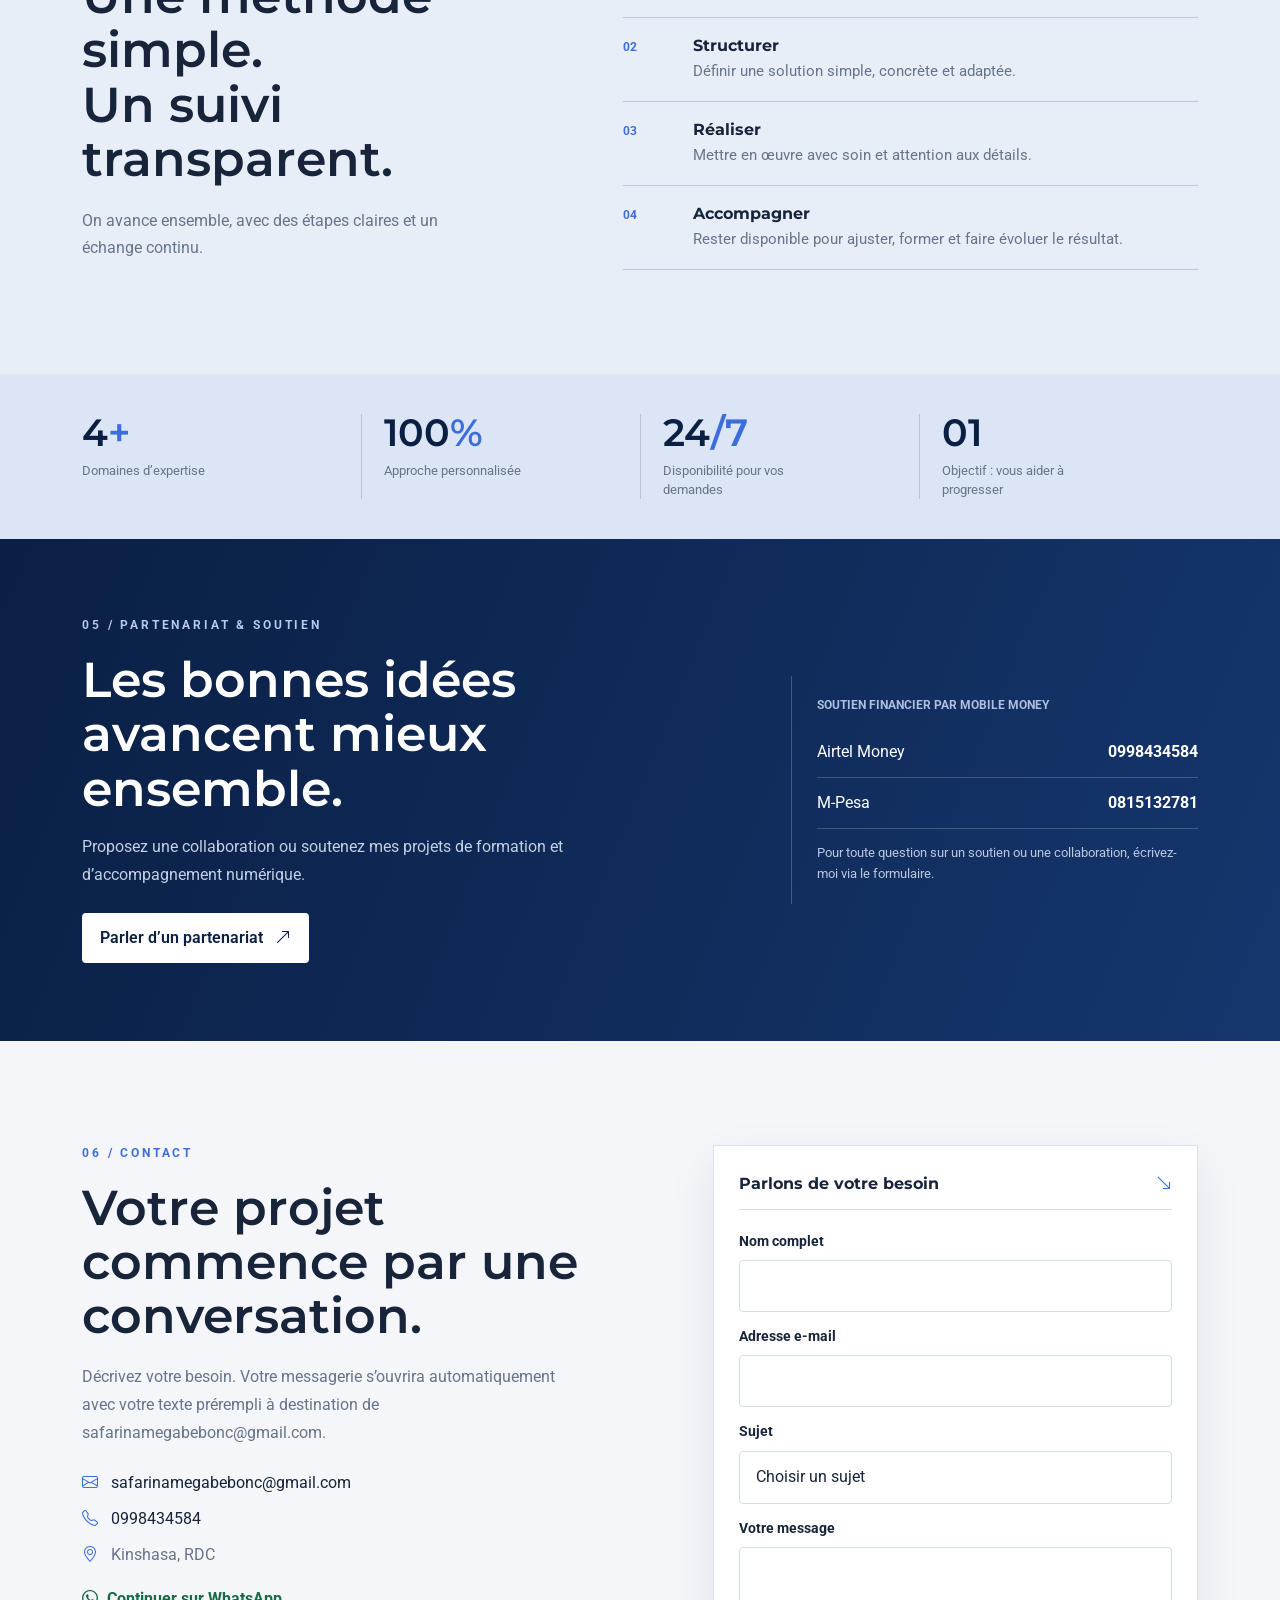
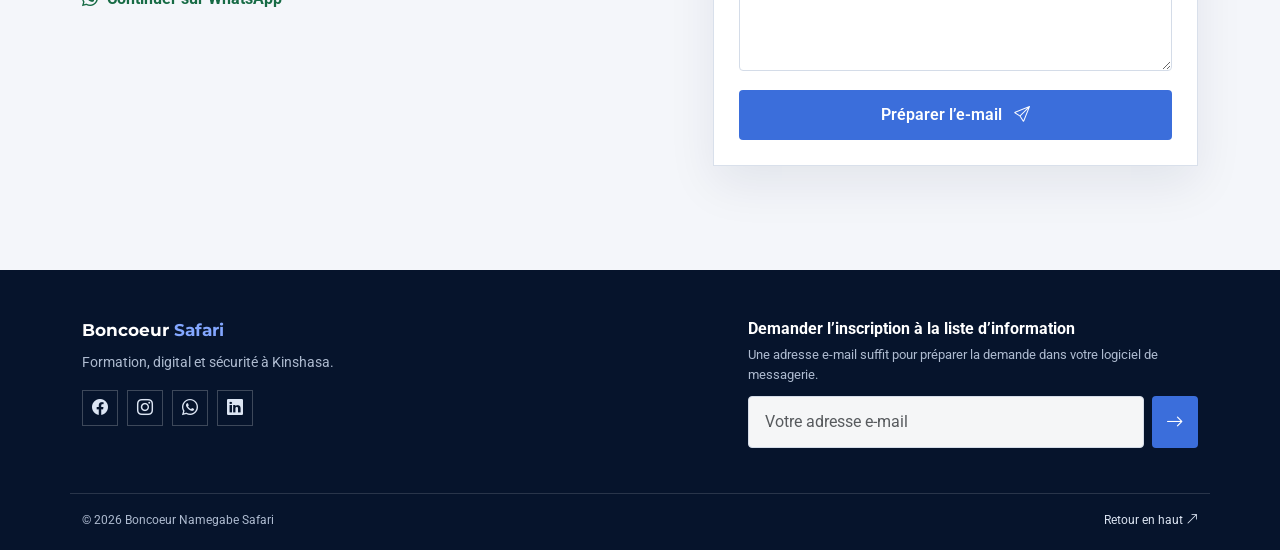
==== commit 5857a7e3: "Modify contact and newsletter forms for email handling Updated contact and newsletter forms to open " ====
--- a/index.html
+++ b/index.html
@@ -5,10 +5,8 @@
   <meta name="viewport" content="width=device-width, initial-scale=1.0" />
   <meta name="theme-color" content="#0a1f44" />
   <meta name="description" content="Boncoeur Namegabe Safari accompagne vos projets en formation digitale, bureautique, marketing, création web et cybersécurité à Kinshasa." />
-  <title>Boncoeur Namegabe Safari | Formation, Digital & Cybersécurité à Kinshasa</title>
-  <meta name="author" content="Boncoeur Namegabe Safari" />
-  <meta name="robots" content="index, follow" />
-  <link rel="canonical" href="https://boncoeurnamegabe-portfolio.vercel.app/" />
+  <title>Boncoeur Namegabe Safari | Formation et digital</title>
+  <link rel="canonical" href="https://boncoeurnamegabe.com/" />
   <link rel="preconnect" href="https://fonts.googleapis.com" />
   <link rel="preconnect" href="https://fonts.gstatic.com" crossorigin />
   <link href="https://fonts.googleapis.com/css2?family=Montserrat:wght@400;500;600;700&family=Roboto:wght@400;500;700&display=swap" rel="stylesheet" />
@@ -133,18 +131,18 @@
       <div class="container contact-layout">
         <div class="contact-copy">
           <p class="eyebrow eyebrow-blue">06 / Contact</p><h2>Votre projet commence par une conversation.</h2>
-          <p>Décrivez votre besoin. Votre message sera transmis directement par le serveur, sans demander au visiteur d’ouvrir sa boîte e-mail.</p>
+          <p>Décrivez votre besoin. Votre messagerie s’ouvrira automatiquement avec votre texte prérempli à destination de safarinamegabebonc@gmail.com.</p>
           <ul class="contact-list"><li><i class="bi bi-envelope" aria-hidden="true"></i><a href="mailto:safarinamegabebonc@gmail.com">safarinamegabebonc@gmail.com</a></li><li><i class="bi bi-telephone" aria-hidden="true"></i><a href="tel:0998434584">0998434584</a></li><li><i class="bi bi-geo-alt" aria-hidden="true"></i>Kinshasa, RDC</li></ul>
           <a class="whatsapp-link" href="https://wa.me/qr/FUIUVKXXEQS2K1" target="_blank" rel="noopener noreferrer"><i class="bi bi-whatsapp" aria-hidden="true"></i> Continuer sur WhatsApp</a>
         </div>
+
         <form id="contactForm" class="site-form">
           <div class="form-heading"><span>Parlons de votre besoin</span><i class="bi bi-arrow-down-right" aria-hidden="true"></i></div>
           <label for="contactName">Nom complet</label><input class="form-control" id="contactName" name="name" autocomplete="name" required />
           <label for="contactEmail">Adresse e-mail</label><input class="form-control" id="contactEmail" name="email" type="email" autocomplete="email" required />
           <label for="contactSubject">Sujet</label><select class="form-select" id="contactSubject" name="subject" required><option value="">Choisir un sujet</option><option>Consultation</option><option>Formation</option><option>Création de site</option><option>Marketing digital</option><option>Cybersécurité</option><option>Partenariat</option><option>Soutien financier</option><option>Autre demande</option></select>
           <label for="contactMessage">Votre message</label><textarea class="form-control" id="contactMessage" name="message" rows="4" required></textarea>
-          <button class="button button-blue form-submit" type="submit">Envoyer le message <i class="bi bi-send" aria-hidden="true"></i></button>
-          <p id="contactStatus" class="form-status d-none" role="status"></p>
+          <button class="button button-blue form-submit" type="submit">Préparer l’e-mail <i class="bi bi-send" aria-hidden="true"></i></button>
         </form>
       </div>
     </section>
@@ -153,7 +151,10 @@
   <footer class="site-footer">
     <div class="container footer-main">
       <div class="footer-identity"><a class="navbar-brand" href="#accueil">Boncoeur <span>Safari</span></a><p>Formation, digital et sécurité à Kinshasa.</p><div class="social-links"><a href="https://www.facebook.com/profile.php?id=61557416573533" target="_blank" rel="noopener noreferrer" aria-label="Facebook"><i class="bi bi-facebook" aria-hidden="true"></i></a><a href="https://www.instagram.com/safari202571?igsh=Mzg0N2ZqN3dqaWE3" target="_blank" rel="noopener noreferrer" aria-label="Instagram"><i class="bi bi-instagram" aria-hidden="true"></i></a><a href="https://wa.me/qr/FUIUVKXXEQS2K1" target="_blank" rel="noopener noreferrer" aria-label="WhatsApp"><i class="bi bi-whatsapp" aria-hidden="true"></i></a><a href="https://www.linkedin.com/in/safari-boncoeur-namegabe-6716543b9?utm_source=share_via&utm_content=profile&utm_medium=member_android" target="_blank" rel="noopener noreferrer" aria-label="LinkedIn"><i class="bi bi-linkedin" aria-hidden="true"></i></a></div></div>
-      <form id="newsletterForm" class="newsletter-form"><label for="newsletterEmail">Demander l’inscription à la liste d’information</label><p>Une adresse e-mail suffit pour transmettre la demande.</p><div class="newsletter-input"><input class="form-control" id="newsletterEmail" name="email" type="email" autocomplete="email" placeholder="Votre adresse e-mail" required /><button type="submit" aria-label="Envoyer la demande d’inscription"><i class="bi bi-arrow-right" aria-hidden="true"></i></button></div><p id="newsletterStatus" class="form-status d-none" role="status"></p></form>
+      <form id="newsletterForm" class="newsletter-form">
+        <label for="newsletterEmail">Demander l’inscription à la liste d’information</label><p>Une adresse e-mail suffit pour préparer la demande dans votre logiciel de messagerie.</p>
+        <div class="newsletter-input"><input class="form-control" id="newsletterEmail" name="email" type="email" autocomplete="email" placeholder="Votre adresse e-mail" required /><button type="submit" aria-label="Envoyer la demande d’inscription"><i class="bi bi-arrow-right" aria-hidden="true"></i></button></div>
+      </form>
     </div>
     <div class="container footer-bottom"><span>© 2026 Boncoeur Namegabe Safari</span><a href="#accueil">Retour en haut <i class="bi bi-arrow-up-right" aria-hidden="true"></i></a></div>
   </footer>
@@ -161,102 +162,36 @@
   <script src="https://cdn.jsdelivr.net/npm/bootstrap@5.3.2/dist/js/bootstrap.bundle.min.js"></script>
   <script>
     document.addEventListener('DOMContentLoaded', () => {
-      const formSubmitEndpoint = 'https://formsubmit.co/ajax/safarinamegabebonc@gmail.com';
-
-      const sendFormSubmit = async (formData) => {
-        const payload = new FormData();
-        for (const [key, value] of formData.entries()) {
-          payload.append(key, key === '_subject' ? String(value).replace(/[\r\n]+/g, ' ').slice(0, 120) : value);
-        }
-        payload.set('_captcha', 'false');
-        payload.set('_template', 'table');
-        const replyEmail = payload.get('email');
-        if (replyEmail) payload.set('_replyto', String(replyEmail));
-
-        let response;
-        try {
-          response = await fetch(formSubmitEndpoint, {
-            method: 'POST',
-            headers: { Accept: 'application/json' },
-            body: payload
-          });
-        } catch {
-          throw new Error('FormSubmit est inaccessible depuis ce réseau. Vérifiez le DNS ou le filtrage de votre VPN, puis réessayez. Vos champs sont conservés.');
-        }
-
-        let result;
-        try {
-          result = await response.json();
-        } catch {
-          throw new Error('FormSubmit a renvoyé une réponse invalide.');
-        }
-
-        if (!response.ok || result.success === false || result.success === 'false') {
-          throw new Error(result.message || 'FormSubmit n’a pas accepté le message.');
-        }
-
-        return result;
-      };
-
-      const submitSubscriptionRequest = (email) => {
-        const payload = new FormData();
-        payload.append('_subject', 'Nouvelle inscription à la liste d’information');
-        payload.append('email', String(email).trim());
-        payload.append('message', 'Nouvelle demande d’inscription depuis le site vitrine.');
-        return sendFormSubmit(payload);
-      };
-
-      const submitEmailForm = async (form, status, subject, fields, successText, submitRequest = sendFormSubmit) => {
-        const button = form.querySelector('[type="submit"]');
-        const originalMarkup = button.innerHTML;
-        button.disabled = true;
-        button.innerHTML = '<span class="spinner-border spinner-border-sm" aria-hidden="true"></span> Envoi...';
-        status.classList.remove('d-none', 'is-error');
-        status.textContent = '';
-        const payload = new FormData();
-        payload.append('_subject', subject);
-        Object.entries(fields).forEach(([key, value]) => payload.append(key, value));
-        try {
-          await submitRequest(payload);
-          status.textContent = successText;
-          form.reset();
-        } catch (error) {
-          status.textContent = error.message || 'Le message n’a pas pu être envoyé. Réessayez plus tard.';
-          status.classList.add('is-error');
-        } finally {
-          status.classList.remove('d-none');
-          button.disabled = false;
-          button.innerHTML = originalMarkup;
-        }
-      };
+      const menu = document.getElementById('siteNavigation');
+      if (menu) {
+        menu.querySelectorAll('a[href^="#"]').forEach((link) => link.addEventListener('click', () => {
+          const collapse = bootstrap.Collapse.getInstance(menu);
+          if (collapse && window.innerWidth < 992) collapse.hide();
+        }));
+      }
 
       const contactForm = document.getElementById('contactForm');
-      contactForm.addEventListener('submit', (event) => {
-        event.preventDefault();
-        const form = event.currentTarget;
-        submitEmailForm(form, document.getElementById('contactStatus'), 'Nouveau message depuis le site vitrine', {
-          name: form.elements.name.value.trim(),
-          email: form.elements.email.value.trim(),
-          subject: form.elements.subject.value,
-          message: form.elements.message.value.trim()
-        }, 'Votre message a été envoyé à safarinamegabebonc@gmail.com.');
-      });
+      if (contactForm) {
+        contactForm.addEventListener('submit', (e) => {
+          e.preventDefault();
+          const name = document.getElementById('contactName').value.trim();
+          const email = document.getElementById('contactEmail').value.trim();
+          const subject = document.getElementById('contactSubject').value;
+          const message = document.getElementById('contactMessage').value.trim();
+          const body = `Bonjour Boncoeur,\n\nJe m'appelle ${name} (${email}).\nSujet: ${subject}\n\nMessage:\n${message}`;
+          window.location.href = `mailto:safarinamegabebonc@gmail.com?subject=${encodeURIComponent(subject || 'Prise de contact site web')}&body=${encodeURIComponent(body)}`;
+        });
+      }
 
       const newsletterForm = document.getElementById('newsletterForm');
-      newsletterForm.addEventListener('submit', (event) => {
-        event.preventDefault();
-        const form = event.currentTarget;
-        submitEmailForm(form, document.getElementById('newsletterStatus'), 'Nouvelle inscription à la liste d’information', {
-          email: form.elements.email.value.trim(),
-          message: 'Inscription à la liste d’information depuis le site vitrine.'
-        }, 'Abonnement confirmé.', (payload) => submitSubscriptionRequest(payload.get('email')));
-      });
-
-      const menu = document.getElementById('siteNavigation');
-      menu.querySelectorAll('a[href^="#"]').forEach((link) => link.addEventListener('click', () => {
-        const collapse = bootstrap.Collapse.getInstance(menu);
-        if (collapse && window.innerWidth < 992) collapse.hide();
-      }));
+      if (newsletterForm) {
+        newsletterForm.addEventListener('submit', (e) => {
+          e.preventDefault();
+          const email = document.getElementById('newsletterEmail').value.trim();
+          const body = `Bonjour Boncoeur,\n\nJe souhaite m'inscrire à votre liste d'information avec l'adresse e-mail suivante : ${email}`;
+          window.location.href = `mailto:safarinamegabebonc@gmail.com?subject=${encodeURIComponent('Demande d’inscription à la newsletter')}&body=${encodeURIComponent(body)}`;
+        });
+      }
     });
   </script>
 </body>
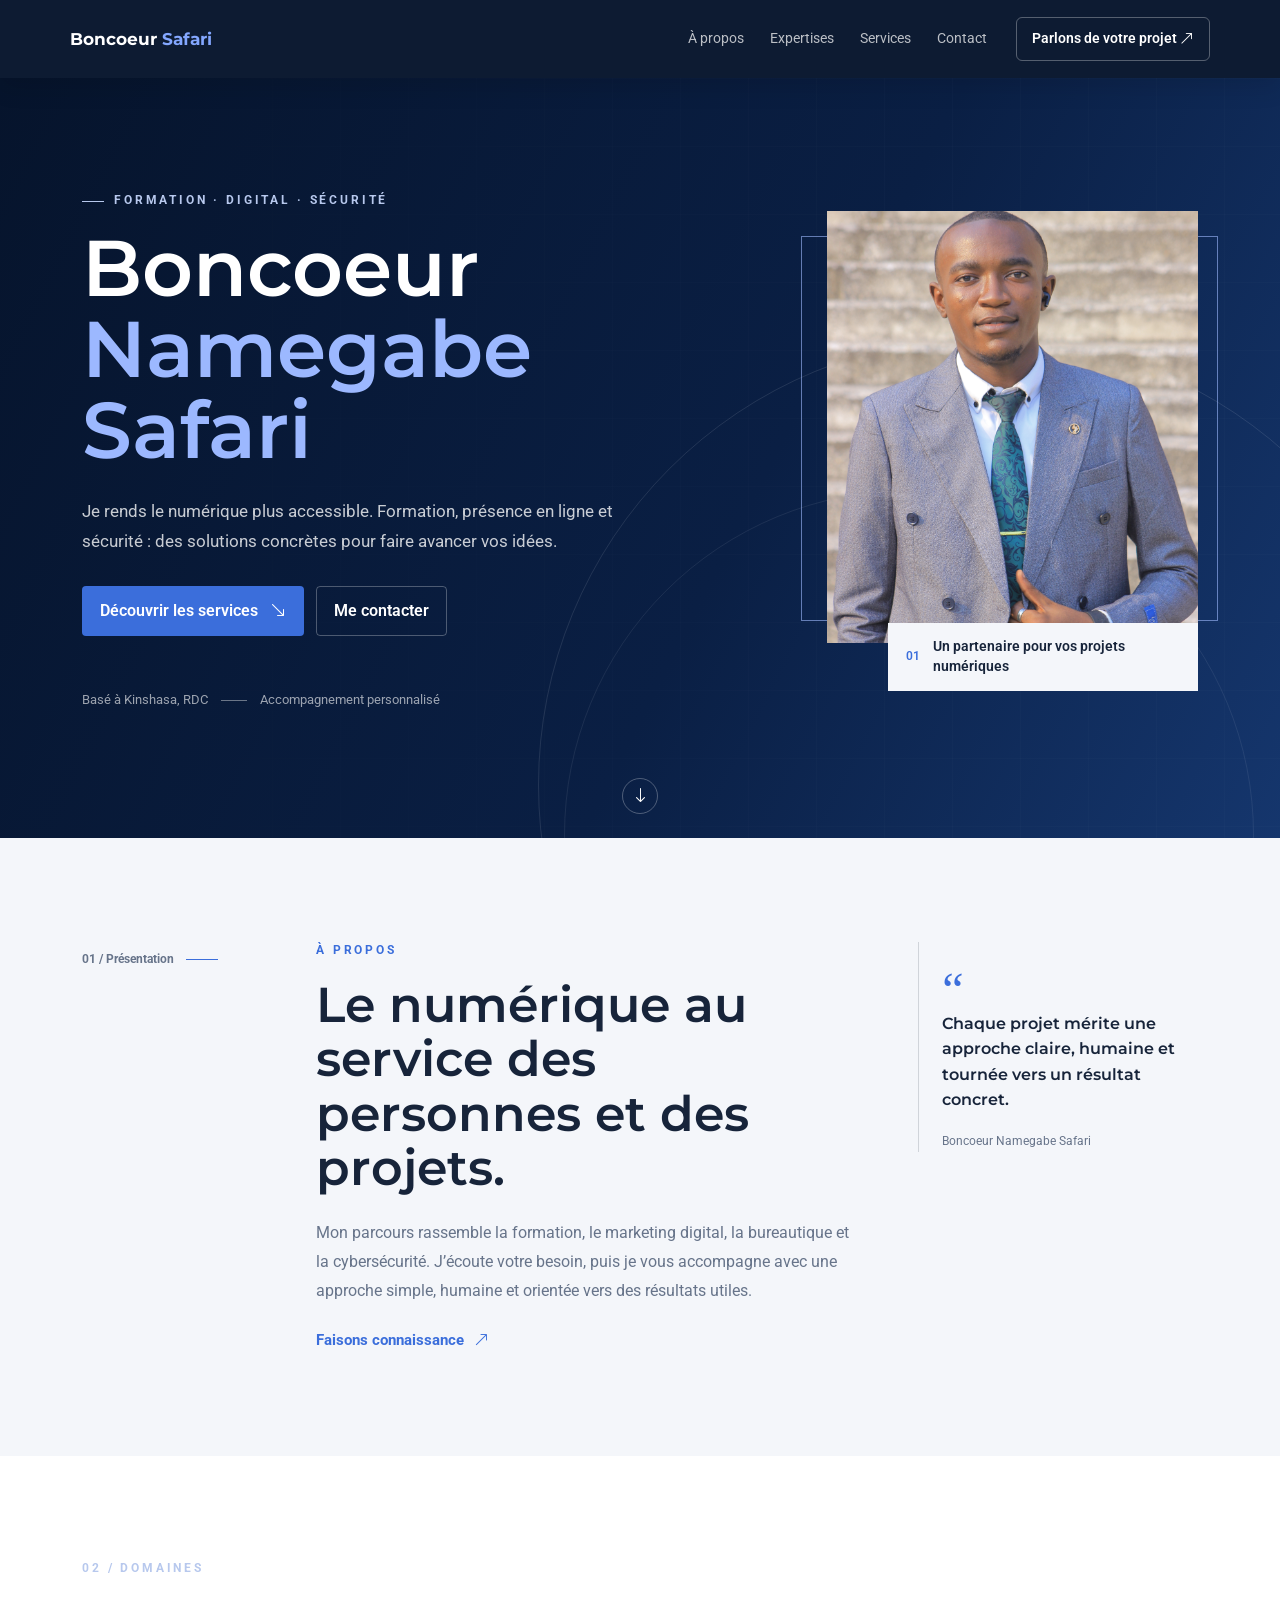
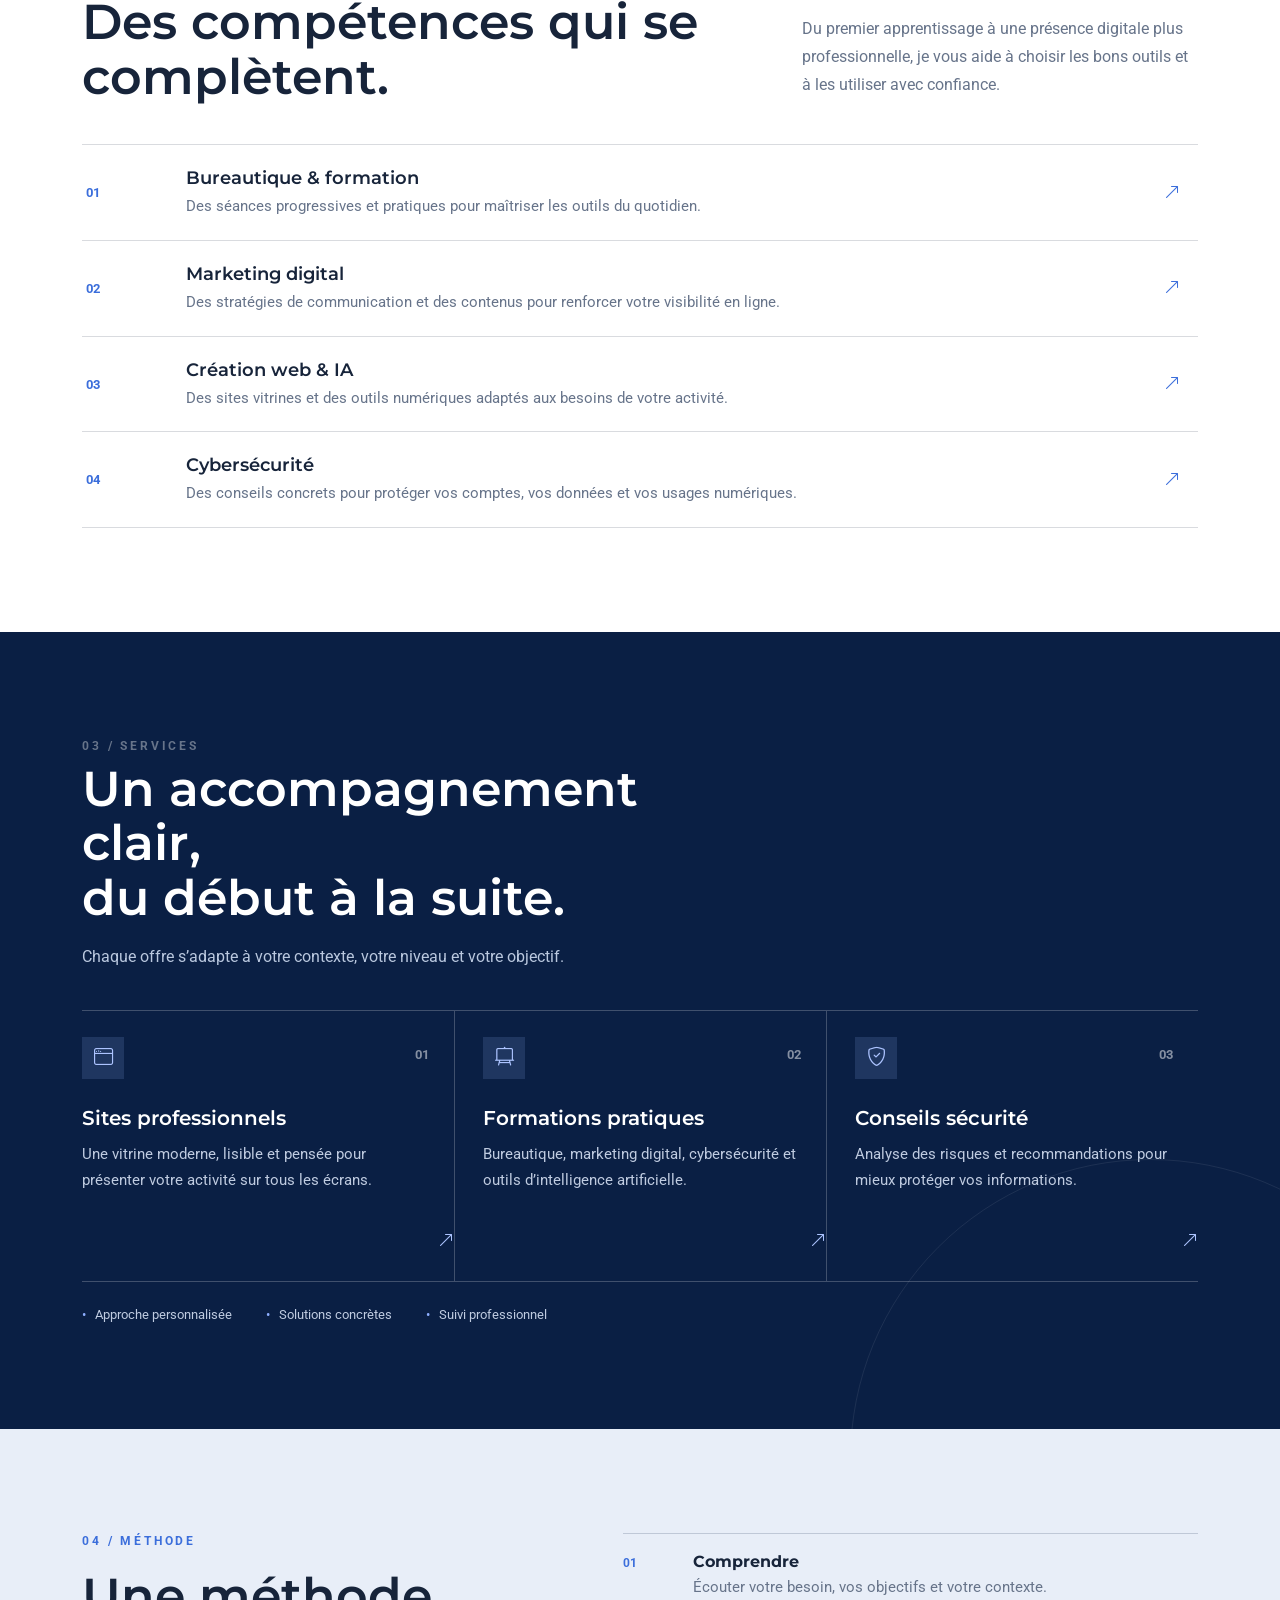
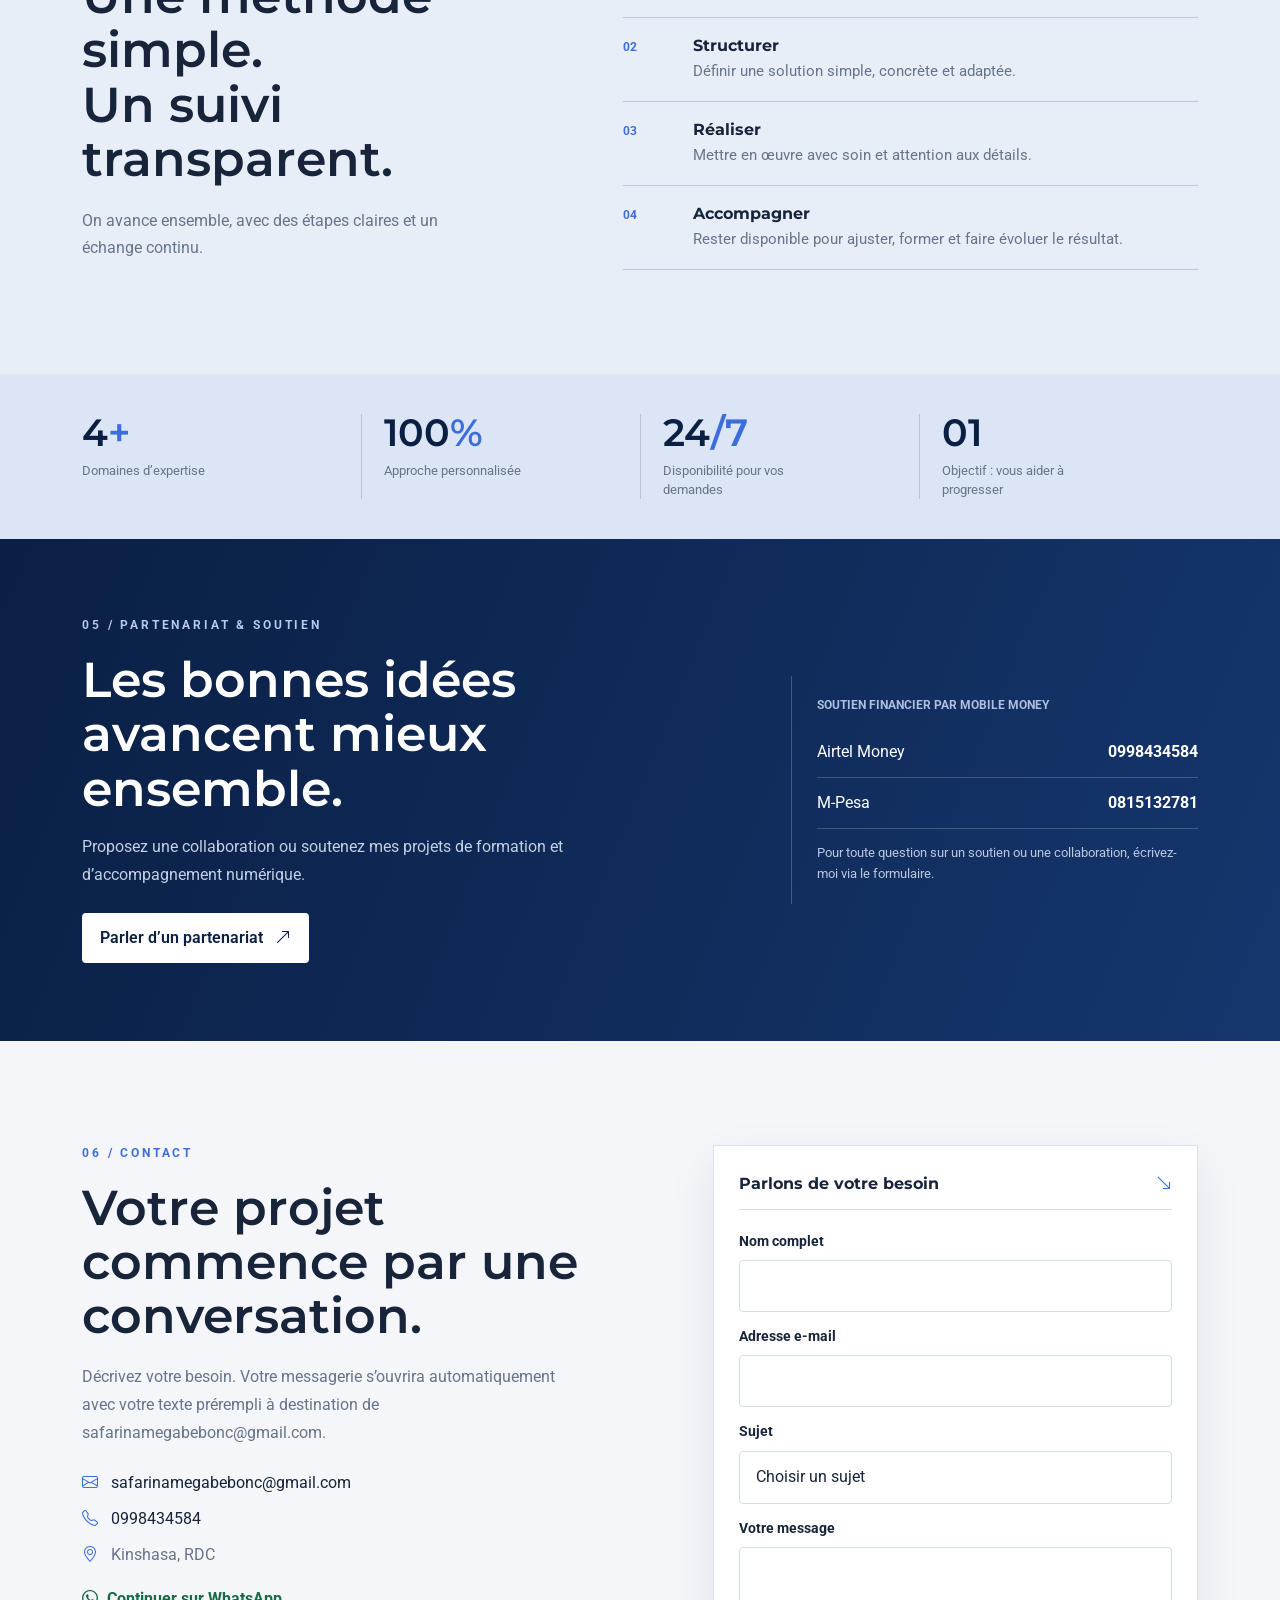
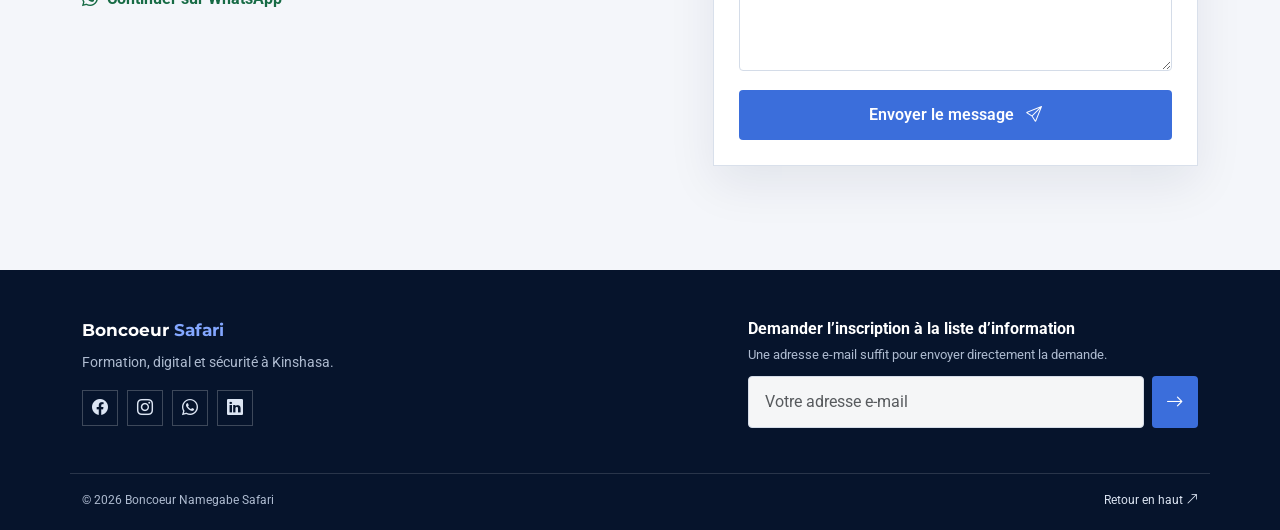
==== commit 2045d2be: "Update contact form and newsletter form actions" ====
--- a/index.html
+++ b/index.html
@@ -136,13 +136,19 @@
           <a class="whatsapp-link" href="https://wa.me/qr/FUIUVKXXEQS2K1" target="_blank" rel="noopener noreferrer"><i class="bi bi-whatsapp" aria-hidden="true"></i> Continuer sur WhatsApp</a>
         </div>
 
-        <form id="contactForm" class="site-form">
+        <form id="contactForm" class="site-form"
+      action="https://formsubmit.co/safarinamegabebonc@gmail.com"
+      method="POST">
+  <input type="hidden" name="_subject" value="Nouveau message depuis mon site">
+  <input type="hidden" name="_captcha" value="false">
+  <input type="hidden" name="_template" value="table">
+  <input type="hidden" name="_next" value="https://boncoeurnamegabe-portfolio.vercel.app/merci.html">
           <div class="form-heading"><span>Parlons de votre besoin</span><i class="bi bi-arrow-down-right" aria-hidden="true"></i></div>
           <label for="contactName">Nom complet</label><input class="form-control" id="contactName" name="name" autocomplete="name" required />
           <label for="contactEmail">Adresse e-mail</label><input class="form-control" id="contactEmail" name="email" type="email" autocomplete="email" required />
           <label for="contactSubject">Sujet</label><select class="form-select" id="contactSubject" name="subject" required><option value="">Choisir un sujet</option><option>Consultation</option><option>Formation</option><option>Création de site</option><option>Marketing digital</option><option>Cybersécurité</option><option>Partenariat</option><option>Soutien financier</option><option>Autre demande</option></select>
           <label for="contactMessage">Votre message</label><textarea class="form-control" id="contactMessage" name="message" rows="4" required></textarea>
-          <button class="button button-blue form-submit" type="submit">Préparer l’e-mail <i class="bi bi-send" aria-hidden="true"></i></button>
+          <button class="button button-blue form-submit" type="submit">Envoyer le message <i class="bi bi-send" aria-hidden="true"></i></button>
         </form>
       </div>
     </section>
@@ -151,8 +157,14 @@
   <footer class="site-footer">
     <div class="container footer-main">
       <div class="footer-identity"><a class="navbar-brand" href="#accueil">Boncoeur <span>Safari</span></a><p>Formation, digital et sécurité à Kinshasa.</p><div class="social-links"><a href="https://www.facebook.com/profile.php?id=61557416573533" target="_blank" rel="noopener noreferrer" aria-label="Facebook"><i class="bi bi-facebook" aria-hidden="true"></i></a><a href="https://www.instagram.com/safari202571?igsh=Mzg0N2ZqN3dqaWE3" target="_blank" rel="noopener noreferrer" aria-label="Instagram"><i class="bi bi-instagram" aria-hidden="true"></i></a><a href="https://wa.me/qr/FUIUVKXXEQS2K1" target="_blank" rel="noopener noreferrer" aria-label="WhatsApp"><i class="bi bi-whatsapp" aria-hidden="true"></i></a><a href="https://www.linkedin.com/in/safari-boncoeur-namegabe-6716543b9?utm_source=share_via&utm_content=profile&utm_medium=member_android" target="_blank" rel="noopener noreferrer" aria-label="LinkedIn"><i class="bi bi-linkedin" aria-hidden="true"></i></a></div></div>
-      <form id="newsletterForm" class="newsletter-form">
-        <label for="newsletterEmail">Demander l’inscription à la liste d’information</label><p>Une adresse e-mail suffit pour préparer la demande dans votre logiciel de messagerie.</p>
+      <form id="newsletterForm" class="newsletter-form"
+      action="https://formsubmit.co/safarinamegabebonc@gmail.com"
+      method="POST">
+  <input type="hidden" name="_subject" value="Nouvelle inscription à la newsletter">
+  <input type="hidden" name="_captcha" value="false">
+  <input type="hidden" name="_template" value="table">
+  <input type="hidden" name="_next" value="https://boncoeurnamegabe-portfolio.vercel.app/merci.html">
+        <label for="newsletterEmail">Demander l’inscription à la liste d’information</label><p>Une adresse e-mail suffit pour envoyer directement la demande.</p>
         <div class="newsletter-input"><input class="form-control" id="newsletterEmail" name="email" type="email" autocomplete="email" placeholder="Votre adresse e-mail" required /><button type="submit" aria-label="Envoyer la demande d’inscription"><i class="bi bi-arrow-right" aria-hidden="true"></i></button></div>
       </form>
     </div>
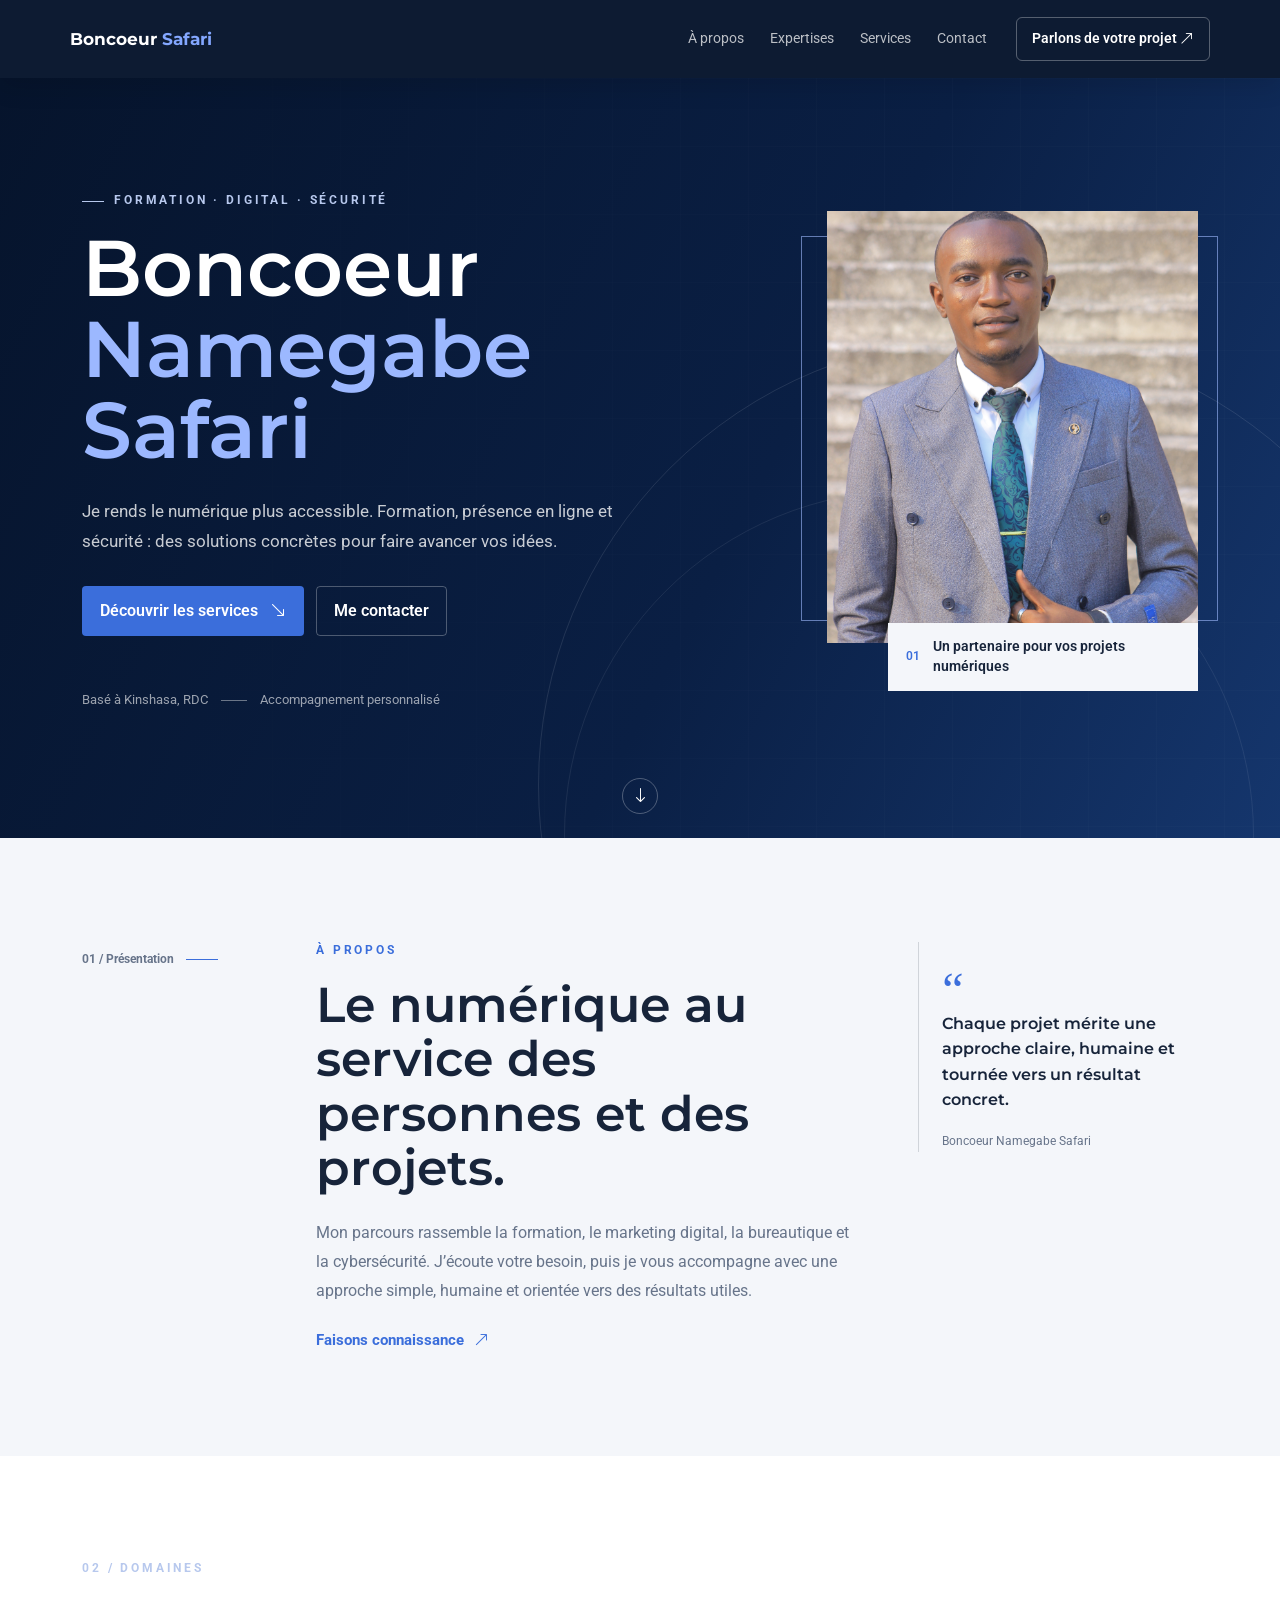
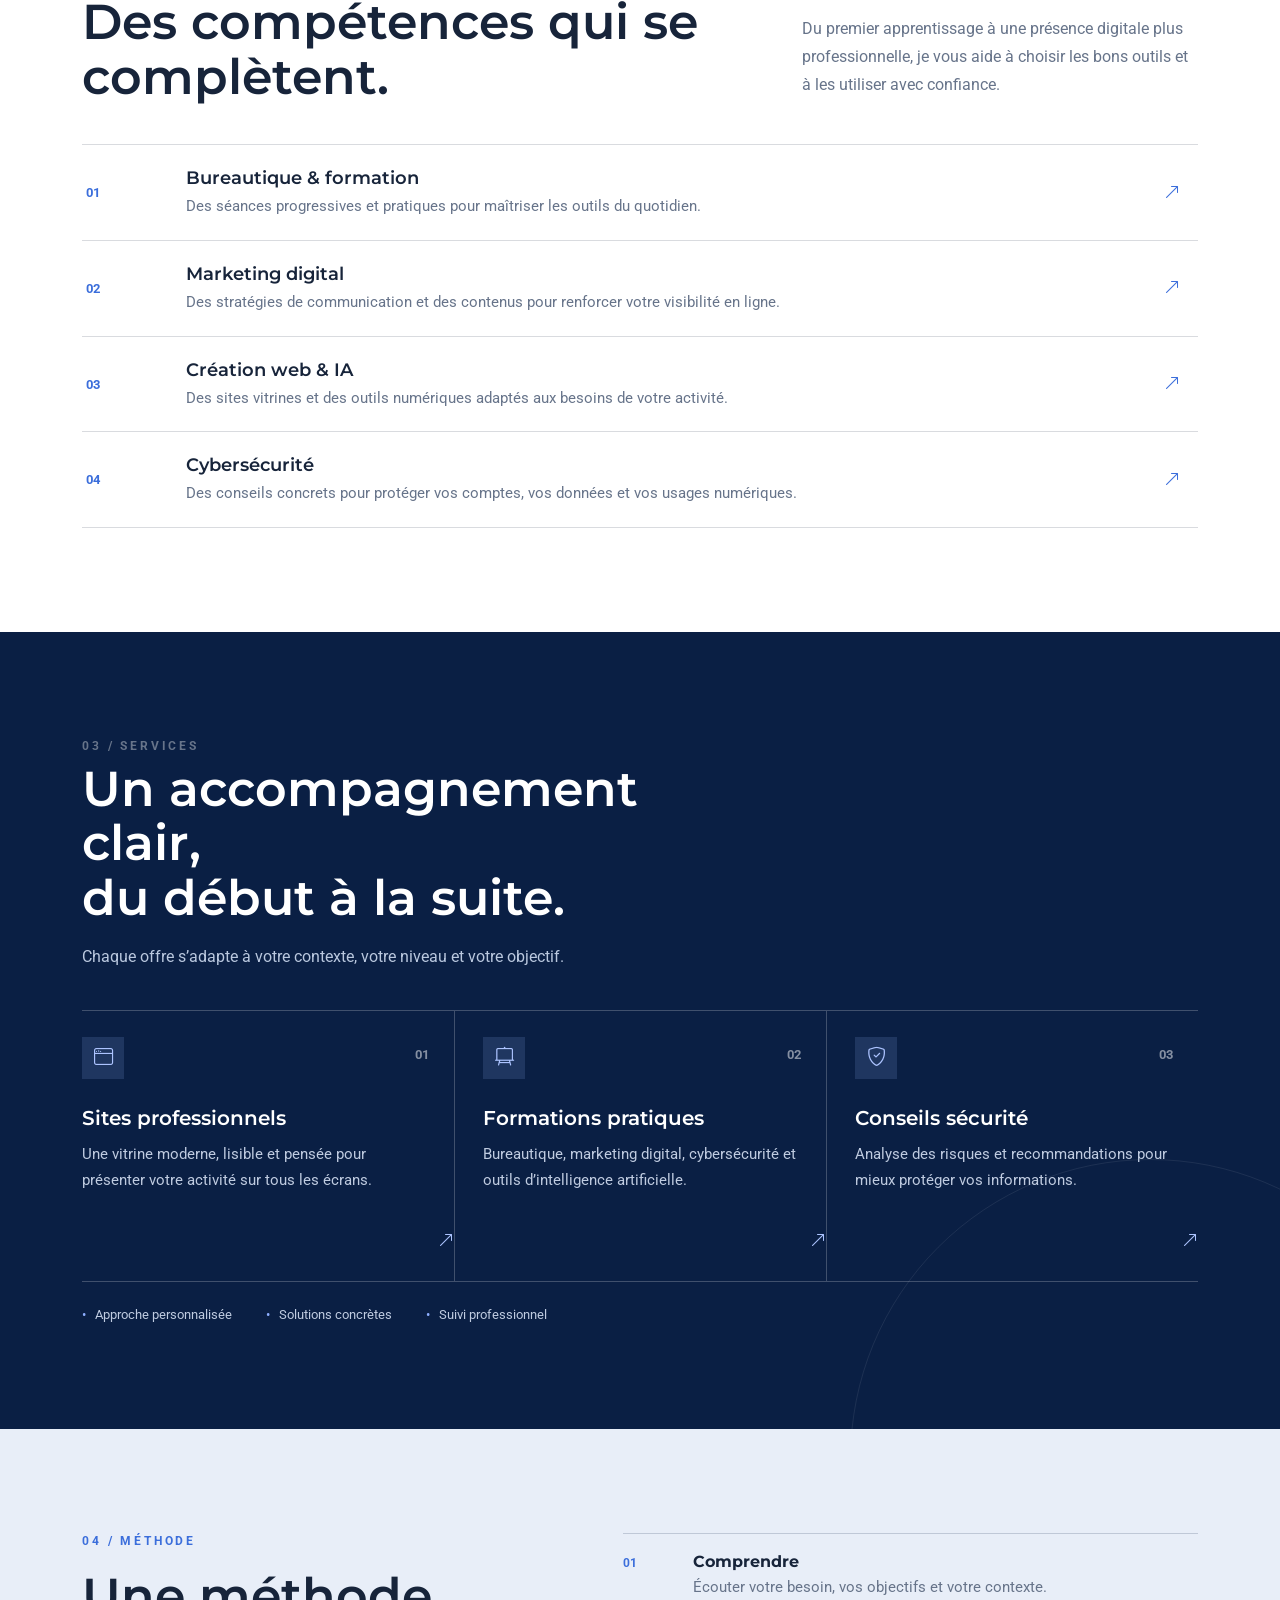
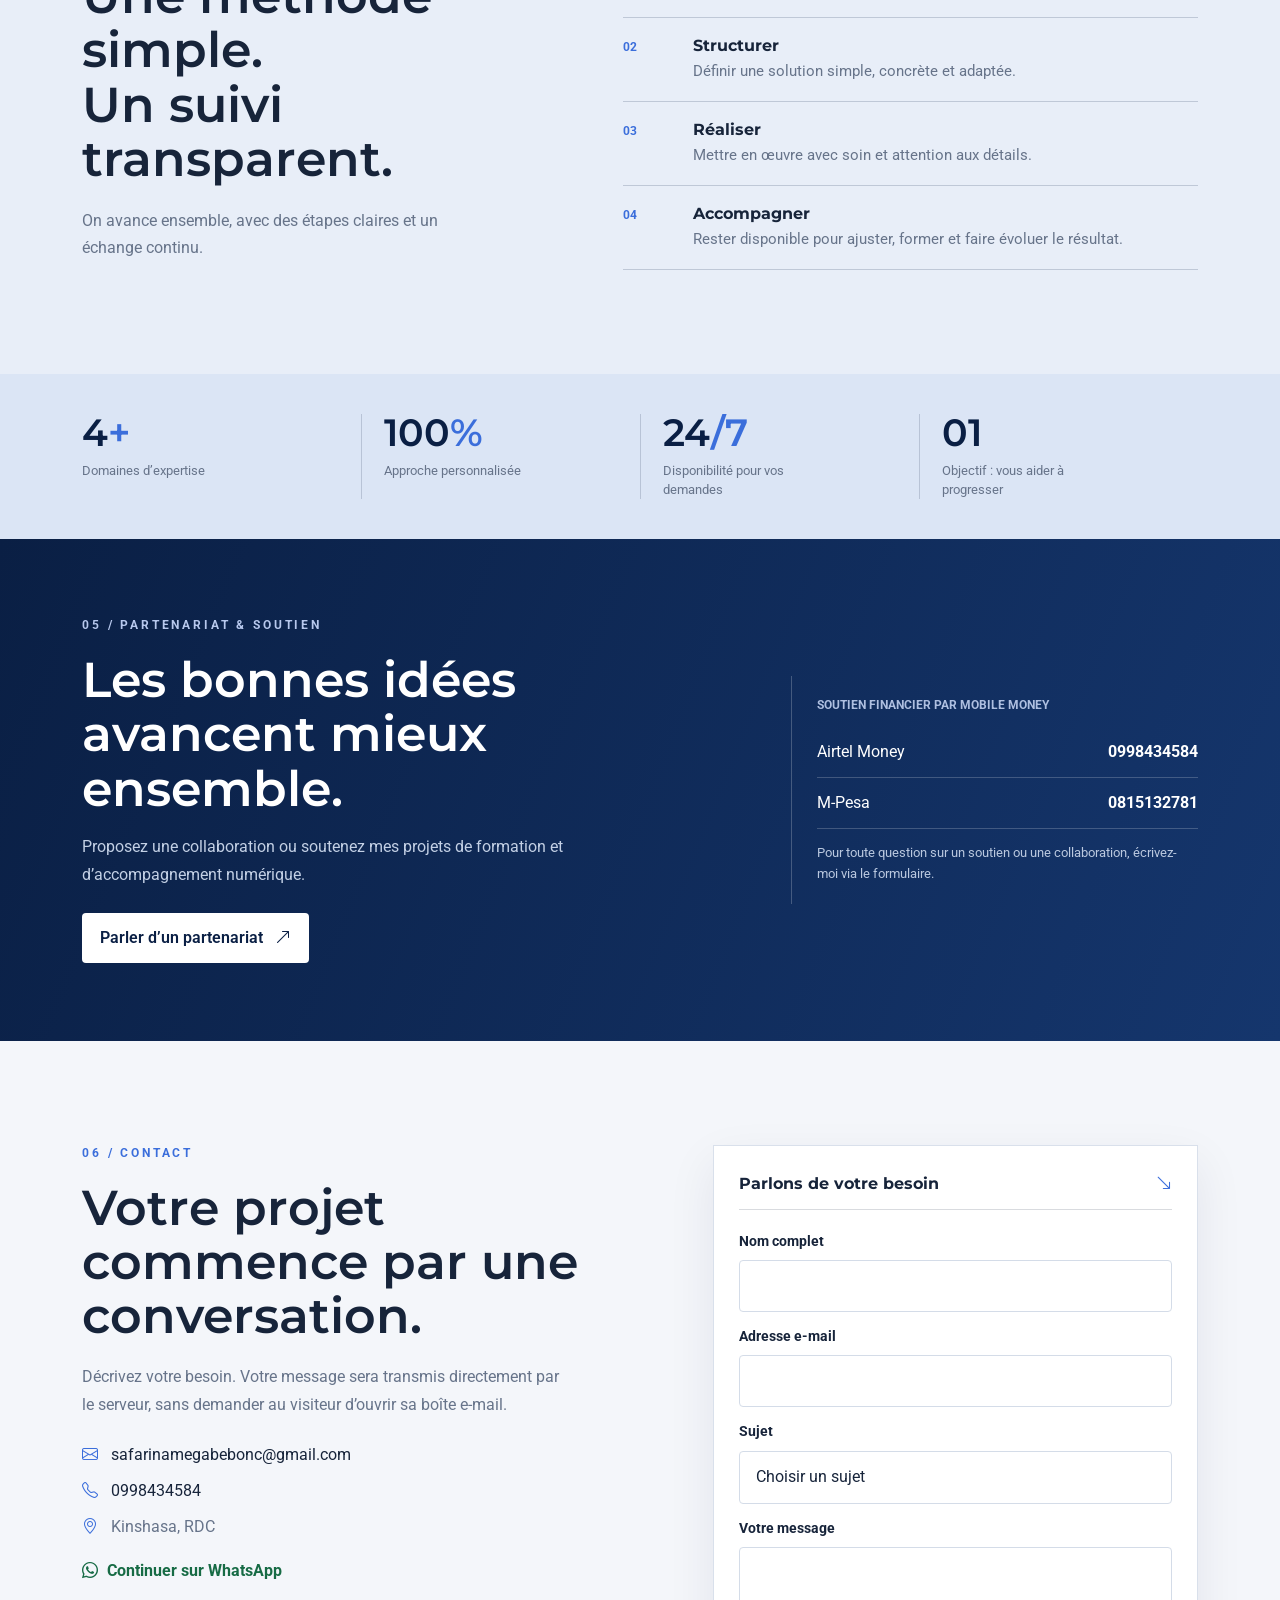
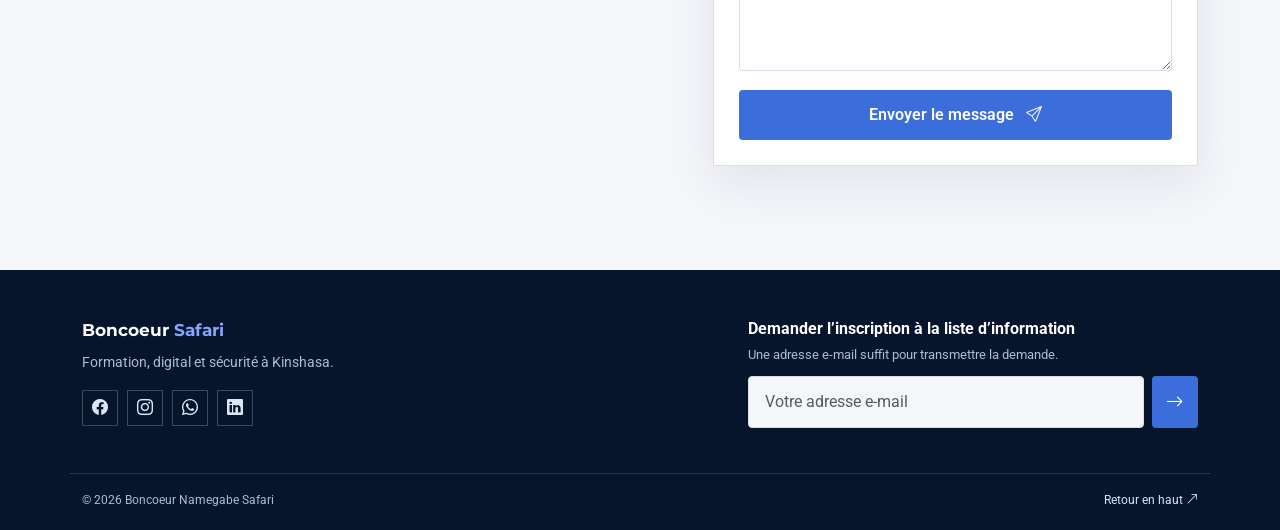
==== commit fa378730: "Update contact form and newsletter submission process" ====
--- a/index.html
+++ b/index.html
@@ -131,24 +131,23 @@
       <div class="container contact-layout">
         <div class="contact-copy">
           <p class="eyebrow eyebrow-blue">06 / Contact</p><h2>Votre projet commence par une conversation.</h2>
-          <p>Décrivez votre besoin. Votre messagerie s’ouvrira automatiquement avec votre texte prérempli à destination de safarinamegabebonc@gmail.com.</p>
+          <p>Décrivez votre besoin. Votre message sera transmis directement par le serveur, sans demander au visiteur d’ouvrir sa boîte e-mail.</p>
           <ul class="contact-list"><li><i class="bi bi-envelope" aria-hidden="true"></i><a href="mailto:safarinamegabebonc@gmail.com">safarinamegabebonc@gmail.com</a></li><li><i class="bi bi-telephone" aria-hidden="true"></i><a href="tel:0998434584">0998434584</a></li><li><i class="bi bi-geo-alt" aria-hidden="true"></i>Kinshasa, RDC</li></ul>
           <a class="whatsapp-link" href="https://wa.me/qr/FUIUVKXXEQS2K1" target="_blank" rel="noopener noreferrer"><i class="bi bi-whatsapp" aria-hidden="true"></i> Continuer sur WhatsApp</a>
         </div>
-
         <form id="contactForm" class="site-form"
       action="https://formsubmit.co/safarinamegabebonc@gmail.com"
       method="POST">
-  <input type="hidden" name="_subject" value="Nouveau message depuis mon site">
-  <input type="hidden" name="_captcha" value="false">
-  <input type="hidden" name="_template" value="table">
-  <input type="hidden" name="_next" value="https://boncoeurnamegabe-portfolio.vercel.app/merci.html">
+          <input type="hidden" name="_subject" value="Nouveau message depuis mon site">
+          <input type="hidden" name="_template" value="table">
+          <input type="hidden" name="_captcha" value="false">
           <div class="form-heading"><span>Parlons de votre besoin</span><i class="bi bi-arrow-down-right" aria-hidden="true"></i></div>
           <label for="contactName">Nom complet</label><input class="form-control" id="contactName" name="name" autocomplete="name" required />
           <label for="contactEmail">Adresse e-mail</label><input class="form-control" id="contactEmail" name="email" type="email" autocomplete="email" required />
           <label for="contactSubject">Sujet</label><select class="form-select" id="contactSubject" name="subject" required><option value="">Choisir un sujet</option><option>Consultation</option><option>Formation</option><option>Création de site</option><option>Marketing digital</option><option>Cybersécurité</option><option>Partenariat</option><option>Soutien financier</option><option>Autre demande</option></select>
           <label for="contactMessage">Votre message</label><textarea class="form-control" id="contactMessage" name="message" rows="4" required></textarea>
           <button class="button button-blue form-submit" type="submit">Envoyer le message <i class="bi bi-send" aria-hidden="true"></i></button>
+          <p id="contactStatus" class="form-status d-none" role="status"></p>
         </form>
       </div>
     </section>
@@ -160,13 +159,9 @@
       <form id="newsletterForm" class="newsletter-form"
       action="https://formsubmit.co/safarinamegabebonc@gmail.com"
       method="POST">
-  <input type="hidden" name="_subject" value="Nouvelle inscription à la newsletter">
-  <input type="hidden" name="_captcha" value="false">
-  <input type="hidden" name="_template" value="table">
-  <input type="hidden" name="_next" value="https://boncoeurnamegabe-portfolio.vercel.app/merci.html">
-        <label for="newsletterEmail">Demander l’inscription à la liste d’information</label><p>Une adresse e-mail suffit pour envoyer directement la demande.</p>
-        <div class="newsletter-input"><input class="form-control" id="newsletterEmail" name="email" type="email" autocomplete="email" placeholder="Votre adresse e-mail" required /><button type="submit" aria-label="Envoyer la demande d’inscription"><i class="bi bi-arrow-right" aria-hidden="true"></i></button></div>
-      </form>
+        <input type="hidden" name="_subject" value="Nouvelle inscription à la liste d'information">
+        <input type="hidden" name="_template" value="table">
+        <input type="hidden" name="_captcha" value="false"><label for="newsletterEmail">Demander l’inscription à la liste d’information</label><p>Une adresse e-mail suffit pour transmettre la demande.</p><div class="newsletter-input"><input class="form-control" id="newsletterEmail" name="email" type="email" autocomplete="email" placeholder="Votre adresse e-mail" required /><button type="submit" aria-label="Envoyer la demande d’inscription"><i class="bi bi-arrow-right" aria-hidden="true"></i></button></div><p id="newsletterStatus" class="form-status d-none" role="status"></p></form>
     </div>
     <div class="container footer-bottom"><span>© 2026 Boncoeur Namegabe Safari</span><a href="#accueil">Retour en haut <i class="bi bi-arrow-up-right" aria-hidden="true"></i></a></div>
   </footer>
@@ -174,36 +169,76 @@
   <script src="https://cdn.jsdelivr.net/npm/bootstrap@5.3.2/dist/js/bootstrap.bundle.min.js"></script>
   <script>
     document.addEventListener('DOMContentLoaded', () => {
-      const menu = document.getElementById('siteNavigation');
-      if (menu) {
-        menu.querySelectorAll('a[href^="#"]').forEach((link) => link.addEventListener('click', () => {
-          const collapse = bootstrap.Collapse.getInstance(menu);
-          if (collapse && window.innerWidth < 992) collapse.hide();
-        }));
-      }
-
-      const contactForm = document.getElementById('contactForm');
-      if (contactForm) {
-        contactForm.addEventListener('submit', (e) => {
-          e.preventDefault();
-          const name = document.getElementById('contactName').value.trim();
-          const email = document.getElementById('contactEmail').value.trim();
-          const subject = document.getElementById('contactSubject').value;
-          const message = document.getElementById('contactMessage').value.trim();
-          const body = `Bonjour Boncoeur,\n\nJe m'appelle ${name} (${email}).\nSujet: ${subject}\n\nMessage:\n${message}`;
-          window.location.href = `mailto:safarinamegabebonc@gmail.com?subject=${encodeURIComponent(subject || 'Prise de contact site web')}&body=${encodeURIComponent(body)}`;
-        });
-      }
-
-      const newsletterForm = document.getElementById('newsletterForm');
-      if (newsletterForm) {
-        newsletterForm.addEventListener('submit', (e) => {
-          e.preventDefault();
-          const email = document.getElementById('newsletterEmail').value.trim();
-          const body = `Bonjour Boncoeur,\n\nJe souhaite m'inscrire à votre liste d'information avec l'adresse e-mail suivante : ${email}`;
-          window.location.href = `mailto:safarinamegabebonc@gmail.com?subject=${encodeURIComponent('Demande d’inscription à la newsletter')}&body=${encodeURIComponent(body)}`;
-        });
-      }
+      const formSubmitEndpoint = 'https://formsubmit.co/ajax/safarinamegabebonc@gmail.com';
+
+      const sendFormSubmit = async (formData) => {
+        const payload = new FormData();
+        for (const [key, value] of formData.entries()) {
+          payload.append(key, key === '_subject' ? String(value).replace(/[\r\n]+/g, ' ').slice(0, 120) : value);
+        }
+        payload.set('_captcha', 'false');
+        payload.set('_template', 'table');
+        const replyEmail = payload.get('email');
+        if (replyEmail) payload.set('_replyto', String(replyEmail));
+
+        let response;
+        try {
+          response = await fetch(formSubmitEndpoint, {
+            method: 'POST',
+            headers: { Accept: 'application/json' },
+            body: payload
+          });
+        } catch {
+          throw new Error('FormSubmit est inaccessible depuis ce réseau. Vérifiez le DNS ou le filtrage de votre VPN, puis réessayez. Vos champs sont conservés.');
+        }
+
+        let result;
+        try {
+          result = await response.json();
+        } catch {
+          throw new Error('FormSubmit a renvoyé une réponse invalide.');
+        }
+
+        if (!response.ok || result.success === false || result.success === 'false') {
+          throw new Error(result.message || 'FormSubmit n’a pas accepté le message.');
+        }
+
+        return result;
+      };
+
+      const submitSubscriptionRequest = (email) => {
+        const payload = new FormData();
+        payload.append('_subject', 'Nouvelle inscription à la liste d’information');
+        payload.append('email', String(email).trim());
+        payload.append('message', 'Nouvelle demande d’inscription depuis le site vitrine.');
+        return sendFormSubmit(payload);
+      };
+
+      const submitEmailForm = async (form, status, subject, fields, successText, submitRequest = sendFormSubmit) => {
+        const button = form.querySelector('[type="submit"]');
+        const originalMarkup = button.innerHTML;
+        button.disabled = true;
+        button.innerHTML = '<span class="spinner-border spinner-border-sm" aria-hidden="true"></span> Envoi...';
+        status.classList.remove('d-none', 'is-error');
+        status.textContent = '';
+        const payload = new FormData();
+        payload.append('_subject', subject);
+        Object.entries(fields).forEach(([key, value]) => payload.append(key, value));
+        try {
+          await submitRequest(payload);
+          status.textContent = successText;
+          form.reset();
+        } catch (error) {
+          status.textContent = error.message || 'Le message n’a pas pu être envoyé. Réessayez plus tard.';
+          status.classList.add('is-error');
+        } finally {
+          status.classList.remove('d-none');
+          button.disabled = false;
+          button.innerHTML = originalMarkup;
+        }
+      };
+
+      // Bootstrap et la navigation du site restent inchangés.
     });
   </script>
 </body>
